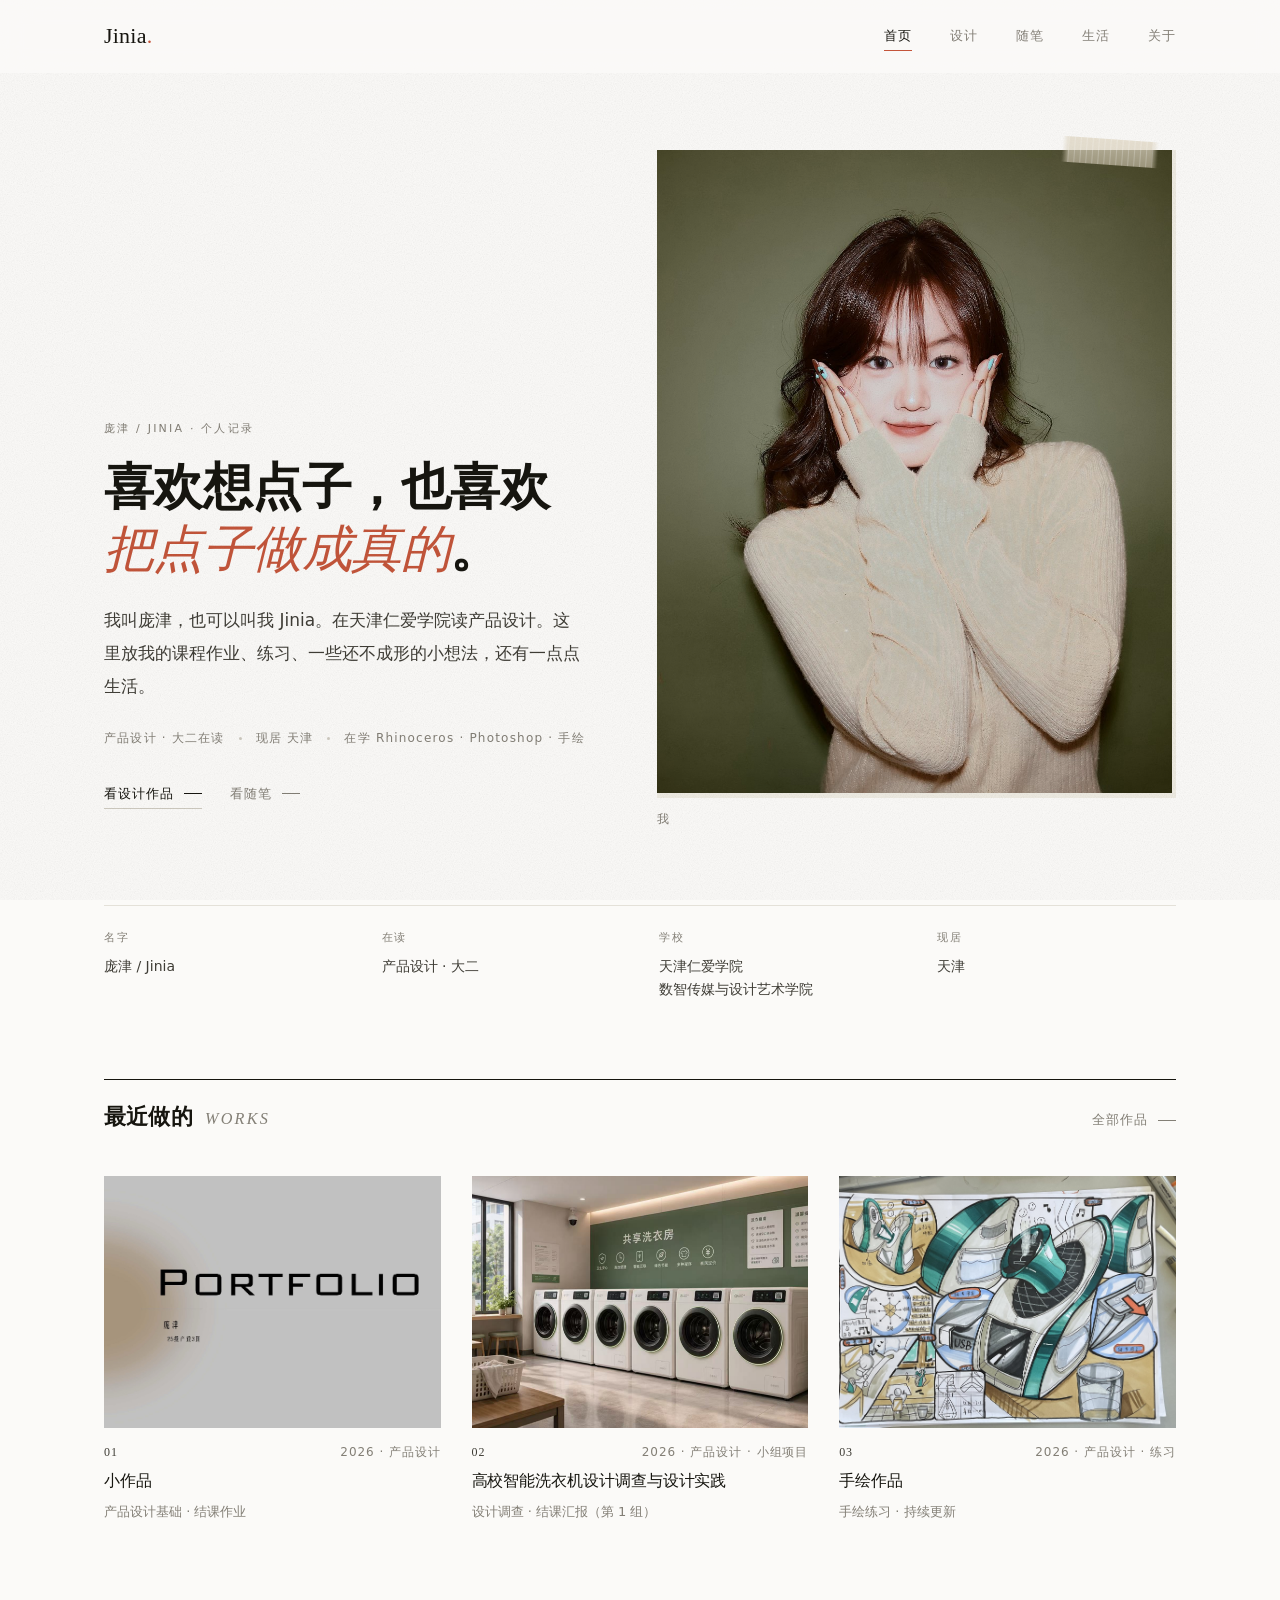
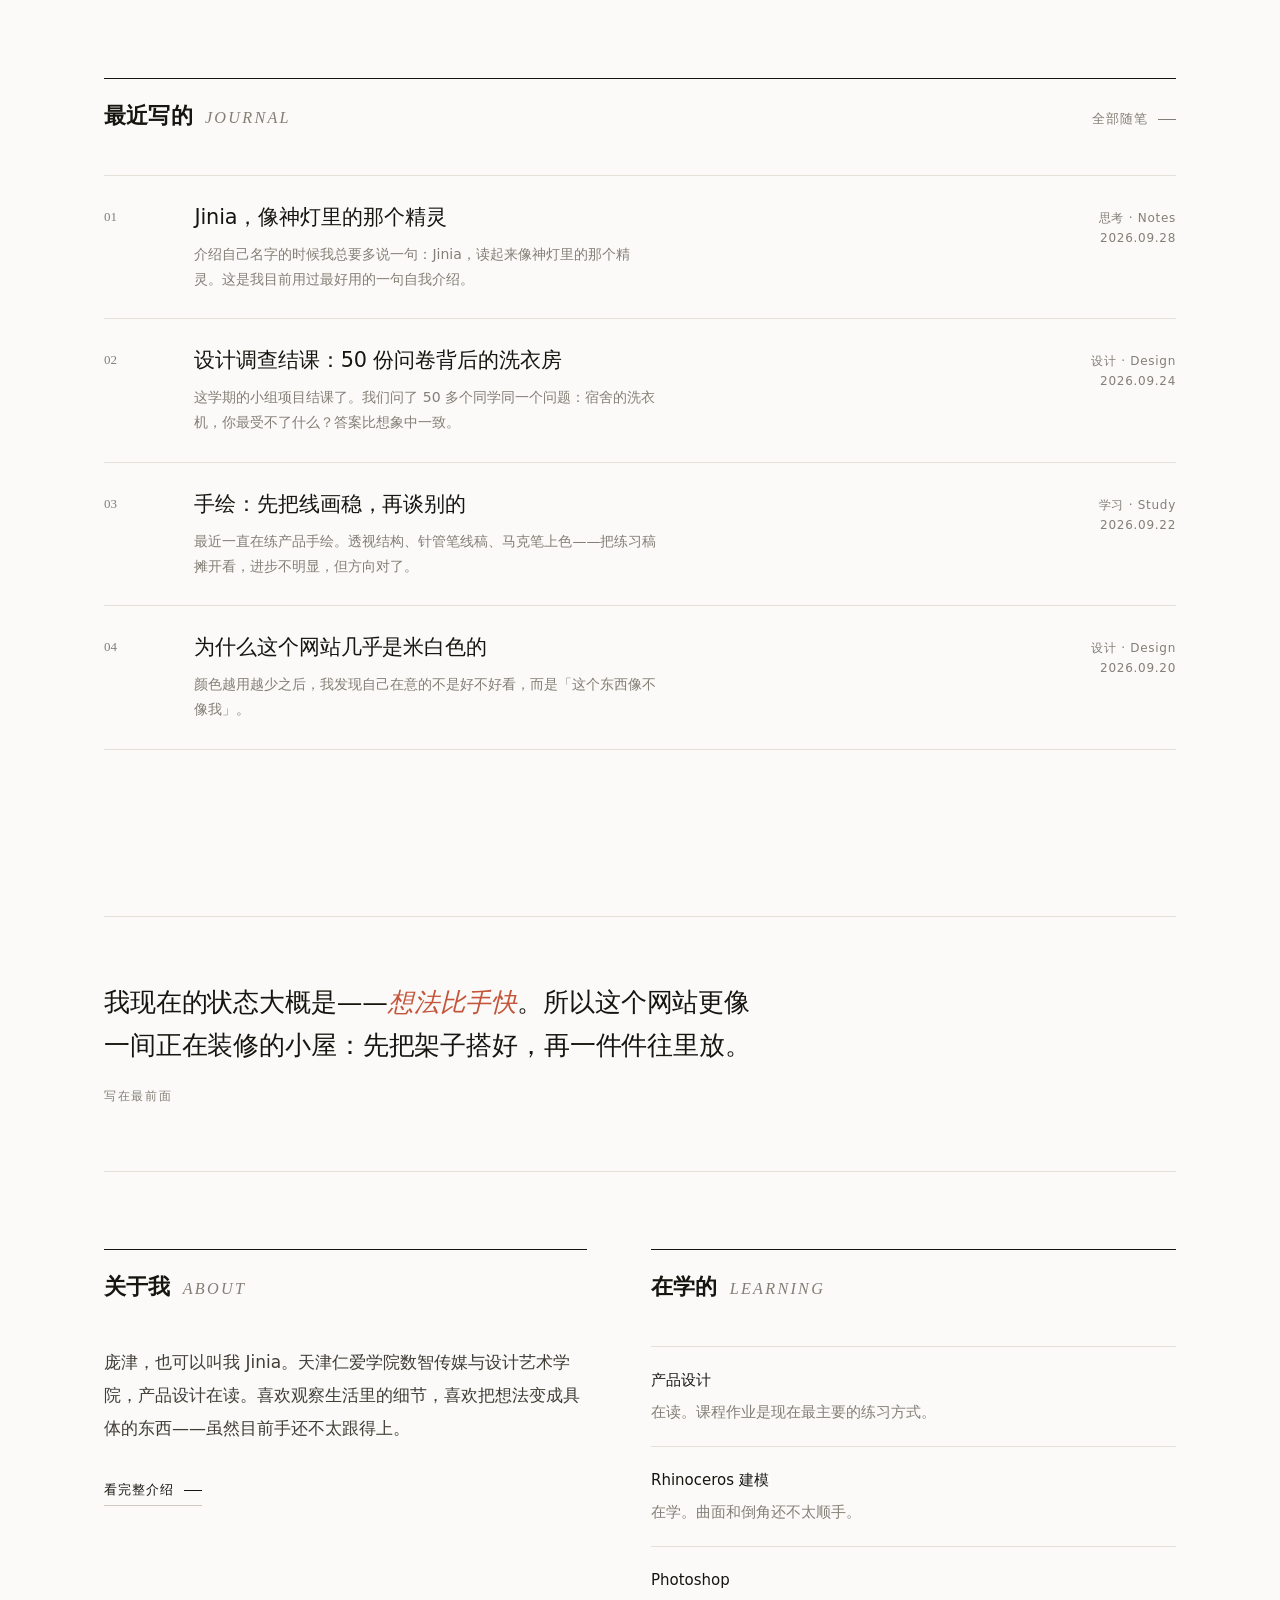
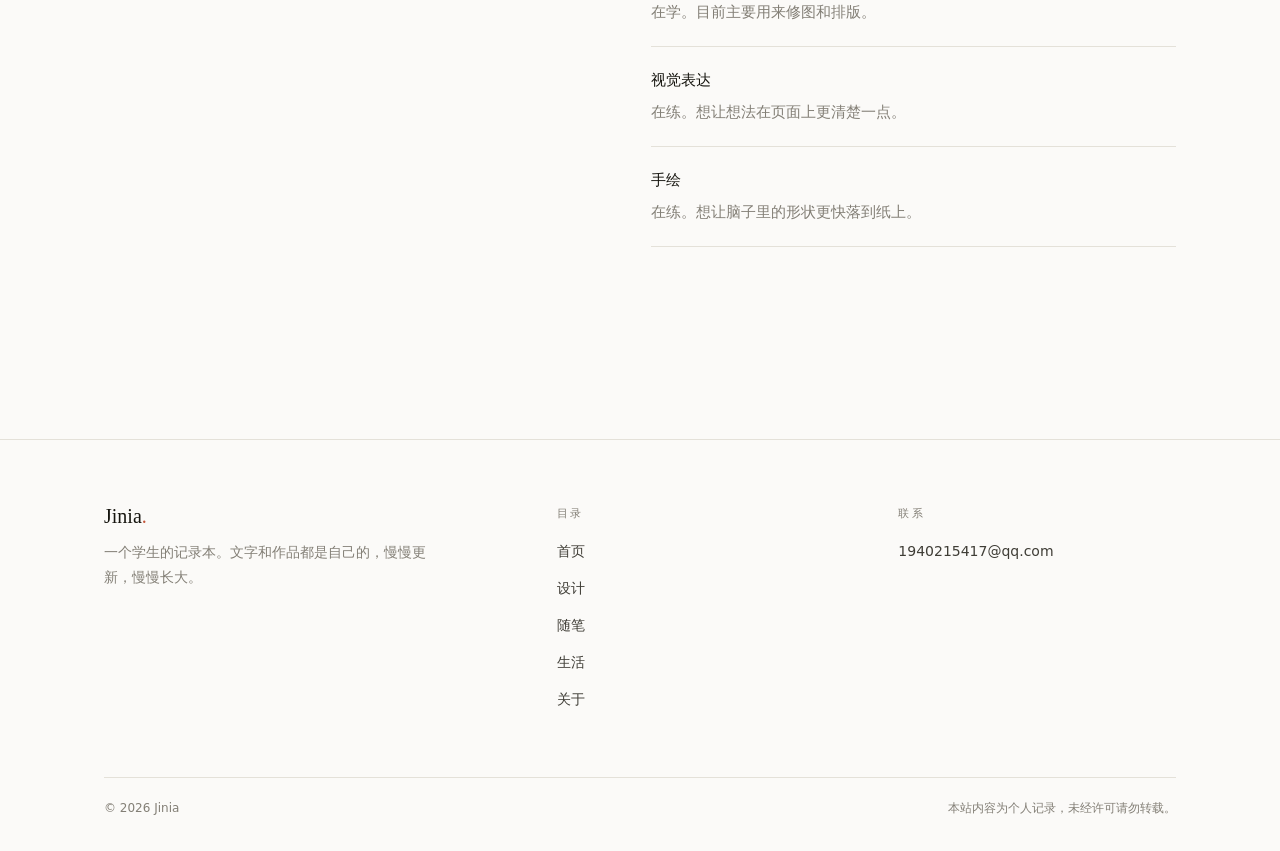
==== index.html @ 542b67f6 "初始化：个人网站（庞津 / Jinia）—— 7 个页面 + 样式 + 脚本 + 图片资源" ====
<!DOCTYPE html>
<html lang="zh-CN" data-page-node-id="LouAZuDtkgqoQ5qZwQfC4p" class=" js" data-dm-ref="1"><head data-page-node-id="gdAIFA1R2zYewXSlK6m81e">
<meta charset="utf-8" data-page-node-id="zJ3j3P0JXzUz7gg0mNCfn0">
<meta name="viewport" content="width=device-width, initial-scale=1" data-page-node-id="8aSb4yChpGciEx1YoZrdyk">
<title>Jinia · 庞津的记录本</title>
<meta name="description" content="庞津（Jinia）的个人网站。天津仁爱学院产品设计在读，记录课程作业、练习、想法和一点生活。" data-page-node-id="FRVJ58PwFDl6j7tgnLUDxE">
<link rel="icon" href="data:image/svg+xml,%3Csvg xmlns='http://www.w3.org/2000/svg' viewBox='0 0 32 32'%3E%3Crect width='32' height='32' fill='%23fbfaf8'/%3E%3Cpath d='M16 4 L27 19 H5 Z' fill='%2316150f'/%3E%3Crect x='14.5' y='17' width='3' height='11' fill='%2316150f'/%3E%3C/svg%3E" data-page-node-id="QDDittYnaYTDYkBfEsFGR6">
<link rel="stylesheet" href="assets/css/style.css" data-page-node-id="9D5bmvdMGkd5xDd8GBLt8H">
<script>document.documentElement.className += ' js';</script>
<style id="__dm_no_drag_style__">* { -webkit-user-drag: none !important; }</style><style id="__dm_bindable_badge_style__">[data-sp-bindable="database"]{outline:1px dashed #0088ff;outline-offset:2px;border-radius:4px;}[data-sp-bindable="database"] *{pointer-events:none !important;transition:none !important;animation:none !important;}[data-sp-bindable="database"]{transition:none !important;animation:none !important;}</style></head>
<body data-page-node-id="SD2qRSCKNZcvWLoViIvhD5" style="">

<a class="skip" href="#main" data-page-node-id="PDkCtofxJOBWKKKefCWOEL">跳到主要内容</a>
<svg xmlns="http://www.w3.org/2000/svg" aria-hidden="true" focusable="false" width="0" height="0" style="position:absolute;overflow:hidden"><symbol id="art-tree" viewBox="0 0 640 800" preserveAspectRatio="xMidYMid meet"><rect width="640" height="800" fill="#EFECE3"></rect><rect y="604" width="640" height="196" fill="#E7E3DA"></rect><rect y="712" width="640" height="88" fill="#E1DCD1"></rect><circle cx="320" cy="288" r="150" fill="#D3CCC0"></circle><circle cx="214" cy="342" r="102" fill="#DAD3C6"></circle><circle cx="430" cy="332" r="110" fill="#E4DFD4"></circle><circle cx="322" cy="206" r="92" fill="#F7F5F0"></circle><circle cx="374" cy="252" r="66" fill="#DAD3C6" opacity="0.65"></circle><path d="M304 610 C298 512 298 448 312 372 L332 372 C344 448 342 512 338 610 Z" fill="#1A1814"></path><path d="M316 512 C286 490 262 470 244 444" fill="none" stroke="#1A1814" stroke-width="5"></path><path d="M326 462 C356 442 382 424 400 402" fill="none" stroke="#1A1814" stroke-width="4"></path><ellipse cx="321" cy="612" rx="118" ry="10" fill="#1A1814" opacity="0.1"></ellipse><circle cx="470" cy="470" r="6" fill="#D3CCC0"></circle><circle cx="486" cy="530" r="4" fill="#DAD3C6"></circle><circle cx="176" cy="512" r="5" fill="#D3CCC0"></circle><rect x="446" y="228" width="22" height="22" fill="#C4553A"></rect><line x1="88" y1="604" x2="552" y2="604" stroke="#1A1814" stroke-width="0.75" opacity="0.3"></line></symbol><symbol id="art-portrait" viewBox="0 0 640 800" preserveAspectRatio="xMidYMid meet"><rect width="640" height="800" fill="#EFECE3"></rect><line x1="60" y1="424" x2="580" y2="424" stroke="#1A1814" stroke-width="0.5" opacity="0.22"></line><line x1="96" y1="120" x2="96" y2="680" stroke="#1A1814" stroke-width="0.5" opacity="0.22"></line><circle cx="320" cy="336" r="88" fill="#1A1814"></circle><path d="M172 660 C172 520 240 424 320 424 C400 424 468 520 468 660 Z" fill="#1A1814"></path><rect x="512" y="140" width="26" height="26" fill="#C4553A"></rect></symbol><symbol id="art-desk" viewBox="0 0 640 800" preserveAspectRatio="xMidYMid meet"><rect width="640" height="800" fill="#EFECE3"></rect><rect y="524" width="640" height="276" fill="#E7E3DA"></rect><line x1="0" y1="524" x2="640" y2="524" stroke="#1A1814" stroke-width="0.75" opacity="0.3"></line><ellipse cx="320" cy="534" rx="230" ry="10" fill="#1A1814" opacity="0.09"></ellipse><rect x="126" y="234" width="368" height="296" fill="#F7F5F0" stroke="#1A1814" stroke-width="0.5"></rect><rect x="126" y="234" width="26" height="296" fill="#DAD3C6"></rect><path d="M212 386 L306 356 L406 394 L312 428 Z" fill="none" stroke="#1A1814" stroke-width="0.75" opacity="0.5"></path><path d="M406 394 L406 452 L312 486 L312 428" fill="none" stroke="#1A1814" stroke-width="0.75" opacity="0.35"></path><circle cx="228" cy="470" r="34" fill="none" stroke="#1A1814" stroke-width="0.75" opacity="0.45"></circle><circle cx="382" cy="470" r="20" fill="#C4553A" opacity="0.85"></circle><g transform="rotate(-24 470 520)"><rect x="398" y="504" width="176" height="13" fill="#1A1814"></rect><path d="M398 504 L374 510.5 L398 517 Z" fill="#1A1814"></path><rect x="512" y="504" width="18" height="13" fill="#D3CCC0"></rect></g><rect x="92" y="556" width="86" height="98" fill="#F7F5F0" stroke="#1A1814" stroke-width="0.5"></rect><path d="M178 584 C206 584 206 620 178 620" fill="none" stroke="#1A1814" stroke-width="0.75" opacity="0.5"></path><rect x="92" y="602" width="86" height="52" fill="#DAD3C6" opacity="0.6"></rect><g transform="rotate(-7 520 268)"><rect x="452" y="252" width="136" height="30" fill="#D3CCC0" opacity="0.62"></rect></g><path d="M540 640 C566 606 604 604 610 640 C604 676 566 674 540 640 Z" fill="#C4553A" opacity="0.8"></path></symbol><symbol id="art-w1" viewBox="0 0 800 600" preserveAspectRatio="xMidYMid meet"><rect width="800" height="600" fill="#EFECE3"></rect><circle cx="400" cy="250" r="186" fill="none" stroke="#1A1814" stroke-width="0.75" opacity="0.22"></circle><path d="M262 250 A138 138 0 0 1 538 250 Z" fill="#C4553A"></path><rect x="250" y="250" width="300" height="14" fill="#1A1814"></rect><rect x="394" y="264" width="12" height="112" fill="#1A1814"></rect><ellipse cx="400" cy="392" rx="104" ry="20" fill="#DAD3C6"></ellipse></symbol><symbol id="art-w2" viewBox="0 0 800 600" preserveAspectRatio="xMidYMid meet"><rect width="800" height="600" fill="#EFECE3"></rect><line x1="120" y1="426" x2="680" y2="426" stroke="#1A1814" stroke-width="0.5" opacity="0.22"></line><rect x="150" y="196" width="500" height="18" fill="#1A1814"></rect><rect x="200" y="214" width="14" height="212" fill="#1A1814"></rect><rect x="586" y="214" width="14" height="212" fill="#C4553A"></rect><rect x="200" y="306" width="400" height="10" fill="#DAD3C6"></rect></symbol><symbol id="art-w3" viewBox="0 0 800 600" preserveAspectRatio="xMidYMid meet"><rect width="800" height="600" fill="#EFECE3"></rect><rect x="200" y="150" width="110" height="290" fill="#F7F5F0" stroke="#1A1814" stroke-width="0.5"></rect><rect x="340" y="150" width="110" height="290" fill="#C4553A"></rect><rect x="480" y="150" width="110" height="290" fill="#1A1814"></rect><rect x="340" y="220" width="110" height="40" fill="#F7F5F0" opacity="0.9"></rect><rect x="190" y="440" width="410" height="4" fill="#1A1814" opacity="0.85"></rect></symbol><symbol id="art-w4" viewBox="0 0 800 600" preserveAspectRatio="xMidYMid meet"><rect width="800" height="600" fill="#EFECE3"></rect><rect x="300" y="120" width="200" height="380" rx="24" fill="#F7F5F0" stroke="#1A1814" stroke-width="0.5"></rect><rect x="378" y="134" width="44" height="6" rx="3" fill="#1A1814" opacity="0.28"></rect><rect x="322" y="172" width="156" height="84" rx="6" fill="#DAD3C6"></rect><rect x="322" y="272" width="72" height="72" rx="6" fill="#C4553A"></rect><rect x="406" y="272" width="72" height="72" rx="6" fill="#DAD3C6"></rect><rect x="322" y="364" width="156" height="10" rx="5" fill="#C9C4B8"></rect><rect x="322" y="386" width="104" height="10" rx="5" fill="#C9C4B8"></rect><rect x="322" y="428" width="156" height="34" rx="6" fill="#1A1814"></rect></symbol><symbol id="art-w5" viewBox="0 0 800 600" preserveAspectRatio="xMidYMid meet"><rect width="800" height="600" fill="#EFECE3"></rect><g transform="rotate(0 400 300)"><rect x="290" y="190" width="220" height="220" fill="none" stroke="#1A1814" stroke-width="0.75" opacity="0.3"></rect></g><g transform="rotate(10 400 300)"><rect x="290" y="190" width="220" height="220" fill="none" stroke="#1A1814" stroke-width="0.75" opacity="0.3"></rect></g><g transform="rotate(20 400 300)"><rect x="290" y="190" width="220" height="220" fill="none" stroke="#1A1814" stroke-width="0.75" opacity="0.3"></rect></g><g transform="rotate(30 400 300)"><rect x="290" y="190" width="220" height="220" fill="none" stroke="#1A1814" stroke-width="0.75" opacity="0.3"></rect></g><g transform="rotate(40 400 300)"><rect x="290" y="190" width="220" height="220" fill="none" stroke="#1A1814" stroke-width="0.75" opacity="0.3"></rect></g><g transform="rotate(50 400 300)"><rect x="290" y="190" width="220" height="220" fill="none" stroke="#1A1814" stroke-width="0.75" opacity="0.3"></rect></g><g transform="rotate(60 400 300)"><rect x="290" y="190" width="220" height="220" fill="none" stroke="#1A1814" stroke-width="0.75" opacity="0.3"></rect></g><g transform="rotate(70 400 300)"><rect x="290" y="190" width="220" height="220" fill="none" stroke="#1A1814" stroke-width="0.75" opacity="0.3"></rect></g><g transform="rotate(80 400 300)"><rect x="290" y="190" width="220" height="220" fill="none" stroke="#1A1814" stroke-width="0.75" opacity="0.3"></rect></g><rect x="350" y="250" width="100" height="100" fill="#C4553A"></rect></symbol><symbol id="art-w6" viewBox="0 0 800 600" preserveAspectRatio="xMidYMid meet"><rect width="800" height="600" fill="#EFECE3"></rect><line x1="150" y1="520" x2="650" y2="520" stroke="#1A1814" stroke-width="0.5" opacity="0.22"></line><circle cx="250" cy="430" r="72" fill="none" stroke="#1A1814" stroke-width="0.75" opacity="0.4"></circle><rect x="230" y="160" width="170" height="170" fill="#1A1814" opacity="0.08"></rect><rect x="310" y="230" width="170" height="170" fill="#C4553A" opacity="0.34"></rect><rect x="390" y="300" width="170" height="170" fill="#1A1814" opacity="0.14"></rect></symbol><symbol id="art-p1" viewBox="0 0 800 600" preserveAspectRatio="xMidYMid meet"><rect width="800" height="600" fill="#EFECE3"></rect><rect y="300" width="800" height="300" fill="#CFD6D4"></rect><line x1="0" y1="300" x2="800" y2="300" stroke="#1A1814" stroke-width="0.75" opacity="0.35"></line><circle cx="546" cy="212" r="62" fill="#C4553A" opacity="0.9"></circle><line x1="120" y1="352" x2="360" y2="352" stroke="#F7F5F0" stroke-width="1.5" opacity="0.8"></line><line x1="420" y1="396" x2="700" y2="396" stroke="#F7F5F0" stroke-width="1.5" opacity="0.7"></line><line x1="80" y1="452" x2="290" y2="452" stroke="#F7F5F0" stroke-width="1.5" opacity="0.6"></line><line x1="500" y1="486" x2="740" y2="486" stroke="#F7F5F0" stroke-width="1.5" opacity="0.5"></line></symbol><symbol id="art-p2" viewBox="0 0 800 600" preserveAspectRatio="xMidYMid meet"><rect width="800" height="600" fill="#EFECE3"></rect><path d="M90 470 L300 190 L510 470 Z" fill="#D3CCC0"></path><path d="M330 470 L520 240 L710 470 Z" fill="#C4553A" opacity="0.72"></path><rect y="470" width="800" height="130" fill="#E4DFD4"></rect><line x1="0" y1="470" x2="800" y2="470" stroke="#1A1814" stroke-width="0.75" opacity="0.3"></line></symbol><symbol id="art-p3" viewBox="0 0 800 600" preserveAspectRatio="xMidYMid meet"><rect width="800" height="600" fill="#EFECE3"></rect><rect x="120" y="300" width="78" height="220" fill="#DAD3C6"></rect><rect x="212" y="228" width="92" height="292" fill="#1A1814" opacity="0.82"></rect><rect x="318" y="336" width="70" height="184" fill="#DAD3C6"></rect><rect x="402" y="266" width="96" height="254" fill="#C4553A" opacity="0.82"></rect><rect x="512" y="352" width="80" height="168" fill="#1A1814" opacity="0.72"></rect><rect x="606" y="308" width="74" height="212" fill="#D3CCC0"></rect><line x1="60" y1="520" x2="740" y2="520" stroke="#1A1814" stroke-width="0.75" opacity="0.35"></line></symbol><symbol id="art-p4" viewBox="0 0 800 600" preserveAspectRatio="xMidYMid meet"><rect width="800" height="600" fill="#EFECE3"></rect><path d="M420 120 L740 120 L620 470 L300 470 Z" fill="#F3EEE4"></path><rect y="470" width="800" height="130" fill="#DAD3C6"></rect><rect x="200" y="120" width="400" height="350" fill="none" stroke="#1A1814" stroke-width="0.75" opacity="0.45"></rect><line x1="400" y1="120" x2="400" y2="470" stroke="#1A1814" stroke-width="0.5" opacity="0.32"></line><line x1="200" y1="295" x2="600" y2="295" stroke="#1A1814" stroke-width="0.5" opacity="0.32"></line></symbol><symbol id="art-p5" viewBox="0 0 800 600" preserveAspectRatio="xMidYMid meet"><rect width="800" height="600" fill="#EFECE3"></rect><line x1="60" y1="524" x2="740" y2="524" stroke="#1A1814" stroke-width="0.5" opacity="0.22"></line><ellipse cx="230" cy="420" rx="180" ry="76" fill="#F7F5F0"></ellipse><ellipse cx="400" cy="368" rx="210" ry="86" fill="#E4DFD4"></ellipse><ellipse cx="560" cy="428" rx="160" ry="68" fill="#C4553A" opacity="0.22"></ellipse></symbol><symbol id="art-p6" viewBox="0 0 800 600" preserveAspectRatio="xMidYMid meet"><rect width="800" height="600" fill="#EFECE3"></rect><line x1="0" y1="236" x2="800" y2="236" stroke="#1A1814" stroke-width="0.5" opacity="0.22"></line><path d="M0 600 L340 236 L460 236 L800 600 Z" fill="#DAD3C6"></path><line x1="0" y1="0" x2="340" y2="236" stroke="#1A1814" stroke-width="0.5" opacity="0.28"></line><line x1="800" y1="0" x2="460" y2="236" stroke="#1A1814" stroke-width="0.5" opacity="0.28"></line><g fill="#F7F5F0"><rect x="350" y="560" width="100" height="10"></rect><rect x="365" y="470" width="70" height="8"></rect><rect x="376" y="400" width="48" height="7"></rect><rect x="384" y="348" width="32" height="6"></rect><rect x="389" y="306" width="22" height="5"></rect></g></symbol><symbol id="art-p7" viewBox="0 0 800 600" preserveAspectRatio="xMidYMid meet"><rect width="800" height="600" fill="#EFECE3"></rect><rect y="470" width="800" height="130" fill="#E7E3DA"></rect><line x1="0" y1="470" x2="800" y2="470" stroke="#1A1814" stroke-width="0.75" opacity="0.3"></line><ellipse cx="400" cy="474" rx="86" ry="14" fill="#1A1814" opacity="0.12"></ellipse><path d="M388 470 L392 330 L408 330 L412 470 Z" fill="#1A1814"></path><circle cx="400" cy="248" r="118" fill="#D3CCC0"></circle><circle cx="316" cy="308" r="86" fill="#DAD3C6"></circle><circle cx="486" cy="300" r="78" fill="#E4DFD4"></circle></symbol><symbol id="art-p8" viewBox="0 0 800 600" preserveAspectRatio="xMidYMid meet"><rect width="800" height="600" fill="#EFECE3"></rect><line x1="140" y1="510" x2="660" y2="510" stroke="#1A1814" stroke-width="0.5" opacity="0.22"></line><circle cx="290" cy="270" r="96" fill="#F7F5F0" stroke="#1A1814" stroke-width="0.5"></circle><circle cx="290" cy="270" r="64" fill="#DAD3C6"></circle><rect x="430" y="216" width="200" height="150" fill="#1A1814" opacity="0.86" transform="rotate(-8 530 291)"></rect><circle cx="470" cy="428" r="42" fill="#C4553A"></circle></symbol></svg><script src="assets/js/art.js"></script>

<header class="hdr" id="hdr" data-page-node-id="D2PBL5xPtxndt6VC192COJ" data-scrolled="true">
  <div class="wrap hdr__in" data-page-node-id="SFxnne2FUOyQnuTlxkoZ6O">
    <a class="brand" href="index.html" data-page-node-id="BCvUUiReQdxdM6i2nXuhnI"><span data-site="name" data-page-node-id="61ImfmBwHAPgnX8TD7TjDS">Jinia</span><span class="brand__dot" data-page-node-id="i62DLlkGQ7jU9wHAiGAs2I">.</span></a>
    <nav class="nav" aria-label="主导航" data-page-node-id="ZAWchswtOjtFGVKFKs8VfH">
      <a href="index.html" data-page-node-id="b3NtlO1bjwe6mQi8gyHpEG">首页</a>
      <a href="design.html" data-page-node-id="J7oGiEkonFkCvC6GpEqHHW">设计</a>
      <a href="blog.html" data-page-node-id="9J6sNprkn79rLFNNMcv7dZ">随笔</a>
      <a href="life.html" data-page-node-id="yHDoqpHf2wPpdxcwSEW1q9">生活</a>
      <a href="about.html" data-page-node-id="G9ktML6WIUkczD5gjgPW2f">关于</a>
    </nav>
    <button class="burger" id="burger" type="button" aria-label="打开菜单" aria-expanded="false" aria-controls="menu" data-page-node-id="GT5YdhhCUfoaGwaRLrAcBD"><i data-page-node-id="sK9apMw1tpqGFwPbxmUnFj"></i></button>
  </div>
</header>

<div class="menu" id="menu" data-open="false" role="dialog" aria-modal="true" aria-label="导航" data-page-node-id="qSme1SMZfkRBW6N0vFMjl4">
  <nav class="menu__nav" data-page-node-id="sPL9gjK81FFhbCIRvdQbPI">
    <a href="index.html" data-page-node-id="wRtOq5TPCzYhYobxZQPlMI">首页<span data-page-node-id="7UIcZjkw4UPQXJWYzzF2Me">Home</span></a>
    <a href="design.html" data-page-node-id="rUpqXE93ZUTiBilL5yTdAG">设计<span data-page-node-id="P4Ras7yCZElfFSFBWyspyB">Design</span></a>
    <a href="blog.html" data-page-node-id="cW5Ax9fC3ku5D9SQtgeprs">随笔<span data-page-node-id="d6bE0UhjRzxcBKFUC3bqiJ">Journal</span></a>
    <a href="life.html" data-page-node-id="w4794dbdMDTd88M2c1Rlck">生活<span data-page-node-id="FGNvAcOwbvhHAOSshnBH2O">Life</span></a>
    <a href="about.html" data-page-node-id="GHJKrPvmCgZnfXDE313FZ1">关于<span data-page-node-id="N4gG0matYzaq28Bl8k217o">About</span></a>
  </nav>
  <div class="menu__foot" data-page-node-id="H7qRp6Fl3zswhsmVqvuVE3">
    <a data-mail href="#" data-page-node-id="7j5CDd68i8yoygDMecxvW3">1940215417@qq.com</a>
  </div>
</div>

<main id="main" data-page-node-id="79yPNTpy7eaTDBEe4jRY8p">

  <section class="wrap hero" data-page-node-id="LmbGGuhD16ZfSsyogmwJZ2">
    <div class="hero__text" data-page-node-id="wDb83gMEa4frDY89uofEUv">
      <p class="eyebrow" data-page-node-id="wVCnXUKVkkGAyaz3t5o74u">庞津 / Jinia · 个人记录</p>
      <h1 class="hero__title" data-hero-title="" data-page-node-id="CtKv8IkMO1WDSFnODuRaVV">喜欢想点子，也喜欢<em>把点子做成真的</em>。</h1>
      <p class="lead hero__intro" data-site="heroIntro" data-page-node-id="XEHQtQGZDpxHjAQt9vaeKi">我叫庞津，也可以叫我 Jinia。在天津仁爱学院读产品设计。这里放我的课程作业、练习、一些还不成形的小想法，还有一点点生活。</p>
      <div class="hero__meta" id="heroMeta" data-page-node-id="4j1NEABhdDzjxywsAe8b8m"><span>产品设计 · 在读</span><i></i><span>现居 天津</span><i></i><span>在学 Rhinoceros · Photoshop · 手绘</span></div>
      <div class="hero__acts" data-page-node-id="PrKKkc1GEr1lKTiRaAGW1D">
        <a class="tlink" href="design.html" data-page-node-id="5QkhP5MZbYyjCDJkgV9Yd0">看设计作品</a>
        <a class="tlink tlink--quiet" href="blog.html" data-page-node-id="tGoP0qlP5gfe2BsldRTeu7">看随笔</a>
      </div>
    </div>
    <figure class="hero__fig" data-page-node-id="cA037p4NHGVXEHop0mfNaO">
      <span class="tape tape--tr" aria-hidden="true" data-page-node-id="ViPzxVAyAFA8cBlbSAFB3G"></span>
      <div class="frame frame--45" data-page-node-id="obieR4v84tNxaTYUKkDnFD">
        <img src="assets/img/me.jpg" alt="庞津的照片" data-page-node-id="awgC5EWhzZGD6WzUzv2Eiz" style="width: 515px; height: 643px;">
      </div>
      <figcaption class="cap" data-page-node-id="DThXOWqoOJAeI2vRAk9cwW"><b data-page-node-id="ZJasuzb2BEpQYBe7rB8y9k">我</b></figcaption>
    </figure>
  </section>

  <div class="wrap" data-page-node-id="7O9t4MOcCMyVa1fWzu9zcK">

    <div class="facts" id="homeFacts" data-page-node-id="HsT3iEbhiaC5Bz0QnLPk9o"><div class="fact"><span class="fact__k">名字</span><span class="fact__v">庞津 / Jinia</span></div><div class="fact"><span class="fact__k">在读</span><span class="fact__v">产品设计</span></div><div class="fact"><span class="fact__k">学校</span><span class="fact__v">天津仁爱学院<br>数智传媒与设计艺术学院</span></div><div class="fact"><span class="fact__k">现居</span><span class="fact__v">天津</span></div></div>

    <section class="sec" data-page-node-id="yMP8G0LYJc6zih3tcNjsG6">
      <div class="sec__head" data-page-node-id="dvuFfCdAf46rpSUhrpdJci">
        <h2 class="sec__title" data-page-node-id="lJ3xTbnFeoQ5fIM2sLybCI">最近做的<span data-page-node-id="Da5VWgbwXW6Ec1yb0fZc17">Works</span></h2>
        <a class="tlink tlink--quiet" href="design.html" data-page-node-id="rmBCBHayFsNY3gUhmHLbC6">全部作品</a>
      </div>
      <div class="wgrid" id="homeWorks" data-reveal="" data-page-node-id="2gIBtNscTbcHAiOI0BlTuK"><a class="wcard" href="project.html?id=small-work"><div class="frame frame--43"><img src="assets/img/work-small.jpg" alt="小作品" loading="lazy"></div><div class="wcard__idx"><b>01</b><span>2026 · 产品设计</span></div><h3 class="wcard__t">小作品</h3><p class="wcard__d">产品设计基础 · 课程作业</p></a><a class="wcard" href="project.html?id=laundry-design"><div class="frame frame--43"><img src="assets/img/work-laundry.png" alt="高校智能洗衣机设计调查与设计实践" loading="lazy"></div><div class="wcard__idx"><b>02</b><span>2026 · 产品设计</span></div><h3 class="wcard__t">高校智能洗衣机设计调查与设计实践</h3><p class="wcard__d">设计调查 · 结课汇报</p></a><a class="wcard" href="project.html?id=sketches"><div class="frame frame--43"><img src="assets/img/work-sketch.jpg" alt="手绘作品" loading="lazy"></div><div class="wcard__idx"><b>03</b><span>2026 · 产品设计</span></div><h3 class="wcard__t">手绘作品</h3><p class="wcard__d">手绘练习</p></a></div>
    </section>

    <section class="sec" data-page-node-id="lf0R6yLIMpHH5bHbuD3X1j">
      <div class="sec__head" data-page-node-id="7j80q60bwhfSDkT6SfXylM">
        <h2 class="sec__title" data-page-node-id="OrcopMDbcuF3lom9meoIob">最近写的<span data-page-node-id="tMnKa9GzMANw1Ec4kyXfK6">Journal</span></h2>
        <a class="tlink tlink--quiet" href="blog.html" data-page-node-id="QT6BSz0AFAzHiuqvtngbyS">全部随笔</a>
      </div>
      <div class="plist" id="homePosts" data-reveal="" data-page-node-id="eHTeBAmSNfIo5DGs1qi1q7"><a class="pitem" href="post.html?id=name-jinia"><span class="pitem__n">01</span><span><span class="pitem__t">Jinia，像神灯里的那个精灵</span><span class="pitem__e">介绍自己名字的时候我总要多说一句：Jinia，读起来像神灯里的那个精灵。这是我目前用过最好用的一句自我介绍。</span></span><span class="pitem__m">思考 · Notes<br>2026.09.28</span></a><a class="pitem" href="post.html?id=why-off-white"><span class="pitem__n">02</span><span><span class="pitem__t">为什么这个网站几乎是米白色的</span><span class="pitem__e">颜色越用越少之后，我发现自己在意的不是好不好看，而是「这个东西像不像我」。</span></span><span class="pitem__m">设计 · Design<br>2026.09.20</span></a><a class="pitem" href="post.html?id=what-i-will-write"><span class="pitem__n">03</span><span><span class="pitem__t">这里打算写些什么</span><span class="pitem__e">先把分工写清楚，免得自己以后乱写：设计、学习、灵感、思考为主，生活只留一点点。</span></span><span class="pitem__m">思考 · Notes<br>2026.09.14</span></a><a class="pitem pitem--draft" href="post.html?id=small-work-process"><span class="pitem__n">04</span><span><span class="pitem__t">「小作品」：一次完整的产品设计基础作业<span class="pitem__flag"><span class="todo">待补充</span></span></span><span class="pitem__e">打算把这个作业从第一张草图到最后的样子完整写一遍：怎么选题、卡在哪、改了第几版。</span></span><span class="pitem__m">设计 · Design<br>2026.09.08</span></a></div>
    </section>

    <figure class="band" data-reveal="" data-page-node-id="Yr29OHc2ZmyZx0D03zDybg">
      <blockquote data-page-node-id="Gq3hyZr409AcqZOZBKuYqN">我现在的状态大概是——<i data-page-node-id="YTWGDqFHHiuCxpdk7GaPSk">想法比手快</i>。所以这个网站更像一间正在装修的小屋：先把架子搭好，再一件件往里放。</blockquote>
      <figcaption data-page-node-id="ODc1BF6SHrqX7dK9tvysQv">写在最前面</figcaption>
    </figure>

    <section class="sec two" data-page-node-id="MQaQ5pJFT2jeHBI3FdOZhn">
      <div data-page-node-id="r5GXo11HjLS89uulXGY712">
        <div class="sec__head" data-page-node-id="D9yZHxMt5JPpvbW0VBXWxF">
          <h2 class="sec__title" data-page-node-id="g4MIIwl2YAOk1MBbGH12DX">关于我<span data-page-node-id="vifdiBpmZf1zyd1OQadH52">About</span></h2>
        </div>
        <div class="stack" data-page-node-id="DmwjpHmAMXy3Be0yw6Wb0i">
          <p class="lead" data-page-node-id="E8yJAAYntbE8BraGB6xoHC">庞津，也可以叫我 Jinia。天津仁爱学院数智传媒与设计艺术学院，产品设计在读。喜欢观察生活里的细节，喜欢把想法变成具体的东西——虽然目前手还不太跟得上。</p>
          <p data-page-node-id="IDDRxTV3OFClBrGT2Dcw9t"><a class="tlink" href="about.html" data-page-node-id="EYf7eeHqFtFogbq7AZ09vX">看完整介绍</a></p>
        </div>
      </div>
      <div data-page-node-id="pLRsEMmGA2z6pI7yIM7b4g">
        <div class="sec__head" data-page-node-id="JKvResMPpyeuxMRKzNHDlG">
          <h2 class="sec__title" data-page-node-id="7RDkIqWPQQDOSZ5A590HLz">在学的<span data-page-node-id="WLkSoiqIkhcIZuREVgpJ3P">Learning</span></h2>
        </div>
        <ul class="notes" id="homeLearn" data-page-node-id="fb5UtlBIu6dL4i7RXJg7u5"><li><strong>产品设计</strong><span>在读。课程作业是现在最主要的练习方式。</span></li><li><strong>Rhinoceros 建模</strong><span>在学。曲面和倒角还不太顺手。</span></li><li><strong>Photoshop</strong><span>在学。目前主要用来修图和排版。</span></li><li><strong>视觉表达</strong><span>在练。想让想法在页面上更清楚一点。</span></li><li><strong>手绘</strong><span>在练。想让脑子里的形状更快落到纸上。</span></li></ul>
      </div>
    </section>

  </div>
</main>

<footer class="ftr" data-page-node-id="RXXaIFXxfbca0DY6DjVqHr">
  <div class="wrap" data-page-node-id="hz4jApLXUtc9JXHX7UWdSk">
    <div class="ftr__top" data-page-node-id="4yjRz85c3B3FWmCDempU7H">
      <div data-page-node-id="UWQaPlHrxFsPcyodmKYDO8">
        <p class="ftr__name" data-page-node-id="hkPoFIcLSIkkO3MDVkFpYe"><span data-site="name" data-page-node-id="IVNQeuxyiNDoV3yVKCxwhb">Jinia</span><em data-page-node-id="dblmhnBruTbZNcyFjcDWGL">.</em></p>
        <p class="ftr__line" data-site="footerLine" data-page-node-id="CBOSCFebyaCUfjNvAC7V54">一个学生的记录本。文字和作品都是自己的，慢慢更新，慢慢长大。</p>
      </div>
      <div class="ftr__nav" data-page-node-id="a0odDiWk4GkSXx0LGDu2BN">
        <p class="ftr__h" data-page-node-id="UYrR8n0mohxqmgX2LkH1wH">目录</p>
        <ul data-page-node-id="ak2j8OVfswvd7Mk5Rt1phY">
          <li data-page-node-id="NJqKPHW1j8UQQmCGyAsnES"><a href="index.html" data-page-node-id="Vs4NWAmgCoC2XIivlWpkY3">首页</a></li>
          <li data-page-node-id="HTUftXlkc7qSrGxjW0i5h7"><a href="design.html" data-page-node-id="73wm3I9X4TDqKR1qnlq9Nm">设计</a></li>
          <li data-page-node-id="UtrmyRqcEHmyjRjBucAf55"><a href="blog.html" data-page-node-id="U5USL3xlgvn8WACrnIy7j9">随笔</a></li>
          <li data-page-node-id="mCXyq6yxzz8yq3pvIpuBc6"><a href="life.html" data-page-node-id="zU97Gt5oRZRhVHUQAsCzR0">生活</a></li>
          <li data-page-node-id="aNEumrqOqYKnvZ8U7lalr9"><a href="about.html" data-page-node-id="LzFMzqUTlCCG9fQ8NsJtXB">关于</a></li>
        </ul>
      </div>
      <div class="ftr__contact" data-page-node-id="51JnDjr4Y658eD2mHb5QuH">
        <p class="ftr__h" data-page-node-id="CjDJ8bDcqpxDfko5TsqFhC">联系</p>
        <a data-mail href="#" data-page-node-id="1mUTaCefEFQJwcZbKWtbeM">1940215417@qq.com</a>
      </div>
    </div>
    <div class="ftr__bottom" data-page-node-id="wPve1VAAKGLTivnmbhZR6Z">
      <span data-page-node-id="VAF7nGfaLmnH2DqDwEIOJg">© <span data-year="" data-page-node-id="x7SEP7aJn9tHNewsfGFAAO">2026</span> <span data-site="name" data-page-node-id="UyRsIEm2fJhMH0GERU7rkl">Jinia</span></span>
      <span data-site="copyright" data-page-node-id="Av7KqbnHtt983CTOnxqA1V">本站内容为个人记录，未经许可请勿转载。</span>
    </div>
  </div>
</footer>

<div class="lb" id="lightbox" data-open="false" role="dialog" aria-modal="true" aria-label="图片查看" data-page-node-id="10Y7QPoGws3ff5c0g0YLQU">
  <button class="lb__x" id="lbClose" type="button" aria-label="关闭" data-page-node-id="epT3v5xDmDJ8wrjzXMQ9Ot">×</button>
  <div class="lb__stage" id="lbStage" data-page-node-id="4c3Tjq6TFnwFsWrezfiuDN"></div>
  <p class="lb__cap" id="lbCap" data-page-node-id="BotFyISZaEcEOpsg2LKot1"></p>
</div>

<script src="assets/js/site.js"></script>
<script src="assets/js/main.js"></script>



</body></html>
---- assets/css/style.css ----
/* ============================================================
   Personal site — minimal editorial
   01 tokens / 02 base / 03 layout / 04 header / 05 footer
   06 hero / 07 sections / 08 lists & cards / 09 article
   10 pages (life / design / about) / 11 overlays / 12 motion
   ============================================================ */

/* ---------- 01 tokens ---------- */
:root {
  --paper: #fbfaf8;
  --paper-2: #f3f1ec;
  --paper-3: #e9e6df;
  --ink: #16150f;
  --ink-2: #3f3d36;
  --muted: #837f76;
  --line: #e4e1d9;
  --line-2: #cecac0;
  --accent: #c4553a;

  --sans: system-ui, -apple-system, "PingFang SC", "Hiragino Sans GB",
    "Microsoft YaHei", "Noto Sans SC", "Segoe UI", Roboto, sans-serif;
  --serif: "Iowan Old Style", "Palatino Linotype", Palatino, Georgia,
    "Songti SC", "Source Han Serif SC", "Times New Roman", serif;
  /* 手写感的字：优先系统里的楷体 / 行楷，不加载外部字体 */
  --hand: "Xingkai SC", "STXingkai", "华文行楷", "Kaiti SC", "STKaiti",
    "KaiTi", "楷体", "AR PL UKai CN", cursive;

  --tape: rgba(214, 204, 182, 0.62);
  --warm: #8a6a4f;

  --wrap: 1200px;
  --pad: clamp(20px, 5vw, 64px);
  --hdr-h: 72px;

  --ease: cubic-bezier(0.22, 0.61, 0.36, 1);
}

/* ---------- 02 base ---------- */
*,
*::before,
*::after { box-sizing: border-box; }

html {
  -webkit-text-size-adjust: 100%;
  scroll-behavior: smooth;
}

body {
  margin: 0;
  background: var(--paper);
  color: var(--ink);
  font-family: var(--sans);
  font-size: 16px;
  line-height: 1.75;
  -webkit-font-smoothing: antialiased;
  text-rendering: optimizeLegibility;
}

h1, h2, h3, h4, p, figure, blockquote, dl, dd { margin: 0; }
ul, ol { margin: 0; padding: 0; list-style: none; }
img, svg { display: block; max-width: 100%; }

a { color: inherit; text-decoration: none; }

button {
  font: inherit;
  color: inherit;
  background: none;
  border: 0;
  padding: 0;
  cursor: pointer;
}

/* 纸张颗粒：铺在最上面一层，纯装饰，不挡点击 */
body::after {
  content: "";
  position: fixed;
  inset: 0;
  z-index: 1;
  pointer-events: none;
  opacity: 0.42;
  mix-blend-mode: multiply;
  background-image: url("data:image/svg+xml,%3Csvg xmlns='http://www.w3.org/2000/svg' width='180' height='180'%3E%3Cfilter id='g'%3E%3CfeTurbulence type='fractalNoise' baseFrequency='0.9' numOctaves='3' stitchTiles='stitch'/%3E%3CfeColorMatrix type='saturate' values='0'/%3E%3C/filter%3E%3Crect width='180' height='180' filter='url(%23g)' opacity='0.38'/%3E%3C/svg%3E");
}

::selection { background: var(--accent); color: #fff; }

:focus-visible {
  outline: 2px solid var(--accent);
  outline-offset: 3px;
}

.sr-only {
  position: absolute;
  width: 1px; height: 1px;
  padding: 0; margin: -1px;
  overflow: hidden;
  clip: rect(0 0 0 0);
  white-space: nowrap;
  border: 0;
}

.skip {
  position: absolute;
  left: 16px; top: -60px;
  z-index: 100;
  background: var(--ink);
  color: var(--paper);
  padding: 10px 16px;
  font-size: 0.8125rem;
  transition: top 0.2s var(--ease);
}
.skip:focus { top: 12px; }

/* ---------- 03 layout ---------- */
.wrap {
  width: 100%;
  max-width: var(--wrap);
  margin-inline: auto;
  padding-inline: var(--pad);
}

.eyebrow {
  font-size: 0.6875rem;
  line-height: 1.4;
  letter-spacing: 0.2em;
  text-transform: uppercase;
  color: var(--muted);
}

.rule {
  height: 1px;
  background: var(--line);
  border: 0;
  margin: 0;
}

.lead {
  font-size: 1.0625rem;
  line-height: 1.95;
  color: var(--ink-2);
  max-width: 34em;
  text-wrap: pretty;
}

/* text link with arrow */
.tlink {
  display: inline-flex;
  align-items: center;
  gap: 10px;
  font-size: 0.8125rem;
  letter-spacing: 0.08em;
  color: var(--ink);
  padding-bottom: 3px;
  border-bottom: 1px solid var(--line-2);
  transition: border-color 0.3s var(--ease), color 0.3s var(--ease);
}
.tlink::after {
  content: "";
  width: 18px; height: 1px;
  background: currentColor;
  transform-origin: left;
  transition: transform 0.35s var(--ease);
}
.tlink:hover { border-color: var(--accent); color: var(--accent); }
.tlink:hover::after { transform: scaleX(1.5); }

.tlink--quiet { color: var(--muted); border-bottom-color: transparent; }
.tlink--quiet:hover { color: var(--accent); }

/* ---------- 04 header ---------- */
.hdr {
  position: sticky;
  top: 0;
  z-index: 60;
  background: rgba(251, 250, 248, 0.86);
  -webkit-backdrop-filter: saturate(160%) blur(14px);
  backdrop-filter: saturate(160%) blur(14px);
  border-bottom: 1px solid transparent;
  transition: border-color 0.35s var(--ease);
}
.hdr[data-scrolled="true"] { border-bottom-color: var(--line); }

.hdr__in {
  display: flex;
  align-items: center;
  justify-content: space-between;
  gap: 24px;
  height: var(--hdr-h);
}

.brand {
  font-family: var(--serif);
  font-size: 1.375rem;
  line-height: 1;
  letter-spacing: 0.01em;
  white-space: nowrap;
}
.brand__dot { color: var(--accent); }

.nav { display: flex; align-items: center; gap: clamp(18px, 3vw, 38px); }

.nav a {
  position: relative;
  font-size: 0.8125rem;
  letter-spacing: 0.08em;
  color: var(--muted);
  padding-block: 6px;
  transition: color 0.3s var(--ease);
}
.nav a::after {
  content: "";
  position: absolute;
  left: 0; right: 0; bottom: 2px;
  height: 1px;
  background: var(--accent);
  transform: scaleX(0);
  transform-origin: left;
  transition: transform 0.4s var(--ease);
}
.nav a:hover { color: var(--ink); }
.nav a:hover::after { transform: scaleX(1); }
.nav a[aria-current="page"] { color: var(--ink); }
.nav a[aria-current="page"]::after { transform: scaleX(1); }

.burger {
  display: none;
  width: 44px; height: 44px;
  margin-right: -10px;
  align-items: center;
  justify-content: center;
}
.burger i {
  position: relative;
  display: block;
  width: 20px; height: 1px;
  background: var(--ink);
  transition: transform 0.4s var(--ease), opacity 0.3s var(--ease);
}
.burger i::before,
.burger i::after {
  content: "";
  position: absolute;
  left: 0;
  width: 20px; height: 1px;
  background: var(--ink);
  transition: transform 0.4s var(--ease);
}
.burger i::before { top: -6px; }
.burger i::after { top: 6px; }
.burger[aria-expanded="true"] i { background: transparent; }
.burger[aria-expanded="true"] i::before { transform: translateY(6px) rotate(45deg); }
.burger[aria-expanded="true"] i::after { transform: translateY(-6px) rotate(-45deg); }

/* mobile menu */
.menu {
  position: fixed;
  inset: 0;
  z-index: 55;
  background: var(--paper);
  padding: calc(var(--hdr-h) + 24px) var(--pad) 40px;
  display: flex;
  flex-direction: column;
  justify-content: space-between;
  opacity: 0;
  visibility: hidden;
  transition: opacity 0.35s var(--ease), visibility 0.35s var(--ease);
}
.menu[data-open="true"] { opacity: 1; visibility: visible; }

.menu__nav { display: flex; flex-direction: column; }
.menu__nav a {
  display: flex;
  align-items: baseline;
  justify-content: space-between;
  gap: 16px;
  padding-block: 18px;
  border-bottom: 1px solid var(--line);
  font-size: 1.5rem;
  letter-spacing: 0.02em;
  transform: translateY(12px);
  opacity: 0;
}
.menu[data-open="true"] .menu__nav a {
  animation: menuIn 0.5s var(--ease) forwards;
}
.menu[data-open="true"] .menu__nav a:nth-child(1) { animation-delay: 0.05s; }
.menu[data-open="true"] .menu__nav a:nth-child(2) { animation-delay: 0.1s; }
.menu[data-open="true"] .menu__nav a:nth-child(3) { animation-delay: 0.15s; }
.menu[data-open="true"] .menu__nav a:nth-child(4) { animation-delay: 0.2s; }
.menu[data-open="true"] .menu__nav a:nth-child(5) { animation-delay: 0.25s; }
@keyframes menuIn { to { transform: none; opacity: 1; } }

.menu__nav span {
  font-family: var(--serif);
  font-size: 0.8125rem;
  letter-spacing: 0.14em;
  text-transform: uppercase;
  color: var(--muted);
}
.menu__foot {
  display: flex;
  flex-wrap: wrap;
  gap: 8px 20px;
  font-size: 0.8125rem;
  color: var(--muted);
}
.menu__foot a { border-bottom: 1px solid var(--line-2); }

body[data-lock="true"] { overflow: hidden; }

/* ---------- 05 footer ---------- */
.ftr {
  margin-top: clamp(64px, 9vw, 128px);
  border-top: 1px solid var(--line);
  padding-block: clamp(40px, 5vw, 64px) 32px;
}
.ftr__top {
  display: grid;
  grid-template-columns: 1.4fr 1fr 1fr;
  gap: clamp(28px, 5vw, 64px);
}
.ftr__name {
  font-family: var(--serif);
  font-size: 1.25rem;
  line-height: 1.2;
}
.ftr__name em { color: var(--accent); font-style: normal; }
.ftr__line {
  margin-top: 12px;
  font-size: 0.875rem;
  line-height: 1.8;
  color: var(--muted);
  max-width: 24em;
}
.ftr__h {
  font-size: 0.6875rem;
  letter-spacing: 0.2em;
  text-transform: uppercase;
  color: var(--muted);
  margin-bottom: 14px;
}
.ftr__nav ul { display: flex; flex-direction: column; gap: 9px; }
.ftr__nav a,
.ftr__contact a {
  font-size: 0.875rem;
  color: var(--ink-2);
  transition: color 0.3s var(--ease);
}
.ftr__nav a:hover,
.ftr__contact a:hover { color: var(--accent); }
.ftr__bottom {
  display: flex;
  flex-wrap: wrap;
  justify-content: space-between;
  gap: 8px 24px;
  margin-top: clamp(36px, 5vw, 64px);
  padding-top: 20px;
  border-top: 1px solid var(--line);
  font-size: 0.75rem;
  color: var(--muted);
}

/* ---------- 06 hero ---------- */
.hero {
  display: grid;
  grid-template-columns: minmax(0, 1fr) minmax(0, 1.06fr);
  gap: clamp(28px, 5vw, 76px);
  align-items: end;
  padding-block: clamp(36px, 6vw, 84px) clamp(40px, 6vw, 76px);
}
.hero__text { padding-bottom: clamp(0px, 2vw, 20px); }
.hero__title {
  margin-top: 20px;
  font-size: clamp(1.85rem, 4.4vw, 3.15rem);
  font-weight: 600;
  line-height: 1.22;
  letter-spacing: -0.01em;
  text-wrap: balance;
}
.hero__title em {
  font-family: var(--serif);
  font-style: italic;
  font-weight: 400;
  color: var(--accent);
}
.hero__intro { margin-top: 24px; }
.hero__meta {
  display: flex;
  flex-wrap: wrap;
  align-items: center;
  gap: 8px 14px;
  margin-top: 24px;
  font-size: 0.75rem;
  letter-spacing: 0.1em;
  color: var(--muted);
}
.hero__meta i {
  width: 3px; height: 3px;
  background: var(--line-2);
  border-radius: 50%;
}
.hero__acts { display: flex; flex-wrap: wrap; gap: 14px 28px; margin-top: 34px; }

.hero__fig { position: relative; }
.frame {
  position: relative;
  overflow: hidden;
  background: #efece3;
}
.frame--45 { aspect-ratio: 4 / 5; }
.frame--43 { aspect-ratio: 4 / 3; }
.frame--32 { aspect-ratio: 3 / 2; }
.frame--11 { aspect-ratio: 1 / 1; }
.frame--wide { aspect-ratio: 16 / 6; }
.frame--169 { aspect-ratio: 16 / 9; }
.frame--21 { aspect-ratio: 2 / 1; }
.frame--34 { aspect-ratio: 3 / 4; }
.frame--57 { aspect-ratio: 9 / 16; }
.two--single { grid-template-columns: minmax(0, 1fr); }
.frame .art { width: 100%; height: 100%; }
.frame img { display: block; width: 100%; height: 100%; object-fit: cover; }

.cap {
  display: flex;
  justify-content: space-between;
  gap: 16px;
  margin-top: 12px;
  font-size: 0.75rem;
  line-height: 1.6;
  color: var(--muted);
  letter-spacing: 0.02em;
}
.cap b { font-weight: 400; font-family: var(--serif); }

/* statement band */
.band {
  margin-top: clamp(48px, 7vw, 104px);
  border-top: 1px solid var(--line);
  border-bottom: 1px solid var(--line);
  padding-block: clamp(36px, 5vw, 64px);
}
.band blockquote {
  max-width: 40ch;
  font-size: clamp(1.15rem, 2.3vw, 1.6rem);
  line-height: 1.65;
  letter-spacing: -0.005em;
  text-wrap: balance;
}
.band blockquote i {
  font-family: var(--serif);
  font-style: italic;
  color: var(--accent);
}
.band figcaption {
  margin-top: 20px;
  font-size: 0.75rem;
  letter-spacing: 0.14em;
  text-transform: uppercase;
  color: var(--muted);
}

/* ---------- 07 sections ---------- */
.sec { padding-block: clamp(44px, 6vw, 88px); }
.sec--tight { padding-block: clamp(32px, 4vw, 56px); }

.sec__head {
  display: flex;
  align-items: baseline;
  justify-content: space-between;
  gap: 20px;
  padding-top: 18px;
  border-top: 1px solid var(--ink);
  margin-bottom: clamp(22px, 3.5vw, 40px);
}
.sec__title {
  display: flex;
  align-items: baseline;
  gap: 12px;
  font-size: clamp(1.05rem, 1.9vw, 1.35rem);
  font-weight: 600;
  letter-spacing: 0.01em;
}
.sec__title span {
  font-family: var(--serif);
  font-size: 0.75em;
  font-weight: 400;
  font-style: italic;
  letter-spacing: 0.14em;
  text-transform: uppercase;
  color: var(--muted);
}
.sec__note { font-size: 0.8125rem; color: var(--muted); }

/* ---------- 08 lists & cards ---------- */
.plist { border-top: 1px solid var(--line); }

.pitem {
  display: grid;
  grid-template-columns: 52px minmax(0, 1fr) auto;
  gap: clamp(14px, 3vw, 40px);
  align-items: start;
  padding-block: clamp(18px, 2.4vw, 26px);
  border-bottom: 1px solid var(--line);
  transition: opacity 0.3s var(--ease);
}
.pitem:hover { opacity: 0.72; }
.pitem__n {
  font-family: var(--serif);
  font-size: 0.8125rem;
  color: var(--muted);
  padding-top: 4px;
}
.pitem__t {
  display: block;
  font-size: clamp(1.02rem, 1.9vw, 1.3rem);
  line-height: 1.45;
  letter-spacing: -0.005em;
}
.pitem__e {
  display: block;
  margin-top: 10px;
  font-size: 0.875rem;
  line-height: 1.8;
  color: var(--muted);
  max-width: 52ch;
}
.pitem__m {
  display: block;
  padding-top: 6px;
  font-size: 0.75rem;
  line-height: 1.7;
  letter-spacing: 0.06em;
  color: var(--muted);
  white-space: nowrap;
  text-align: right;
}
.pitem__tag { display: block; }

/* 简单条目列表（在做的 / 现在） */
.notes { border-top: 1px solid var(--line); }
.notes li {
  padding-block: clamp(14px, 2vw, 20px);
  border-bottom: 1px solid var(--line);
  font-size: 0.9375rem;
  line-height: 1.8;
  color: var(--muted);
}
.notes li strong {
  display: block;
  margin-bottom: 5px;
  font-weight: 500;
  color: var(--ink);
}
.notes li em {
  font-family: var(--serif);
  font-style: normal;
  color: var(--muted);
}

/* works grid */
.wgrid {
  display: grid;
  grid-template-columns: repeat(3, minmax(0, 1fr));
  gap: clamp(22px, 3vw, 44px) clamp(18px, 2.4vw, 32px);
}
.wgrid--2 { grid-template-columns: repeat(2, minmax(0, 1fr)); }

.wcard { display: block; }
.wcard .frame { transition: background-color 0.4s var(--ease); }
.wcard .art { transition: transform 0.9s var(--ease); }
.wcard:hover .art { transform: scale(1.035); }
.wcard__idx {
  display: flex;
  align-items: baseline;
  justify-content: space-between;
  gap: 12px;
  margin-top: 14px;
  font-size: 0.75rem;
  letter-spacing: 0.08em;
  color: var(--muted);
}
.wcard__idx b { font-family: var(--serif); font-weight: 400; color: var(--ink-2); }
.wcard__t {
  margin-top: 6px;
  font-size: 1rem;
  font-weight: 500;
  line-height: 1.5;
  letter-spacing: -0.005em;
}
.wcard__d {
  margin-top: 8px;
  font-size: 0.8125rem;
  line-height: 1.75;
  color: var(--muted);
}

/* trip cards */
.trips {
  display: grid;
  grid-template-columns: repeat(3, minmax(0, 1fr));
  gap: clamp(22px, 3vw, 40px);
}
.trip__meta {
  display: flex;
  align-items: baseline;
  justify-content: space-between;
  gap: 12px;
  margin-top: 14px;
}
.trip__place { font-size: 1.05rem; font-weight: 500; }
.trip__date {
  font-family: var(--serif);
  font-size: 0.8125rem;
  color: var(--muted);
}
.trip__d {
  margin-top: 8px;
  font-size: 0.8125rem;
  line-height: 1.75;
  color: var(--muted);
}

/* photo wall */
.pgrid {
  display: grid;
  grid-template-columns: repeat(12, minmax(0, 1fr));
  gap: clamp(10px, 1.4vw, 18px);
}
.pgrid > * { grid-column: span 4; }
.pgrid > .c6 { grid-column: span 6; }
.pgrid > .c8 { grid-column: span 8; }
.pgrid > .c5 { grid-column: span 5; }
.pgrid > .c7 { grid-column: span 7; }
.pgrid > .c3 { grid-column: span 3; }
.pgrid > .c9 { grid-column: span 9; }

.ph { display: block; text-align: left; width: 100%; }
.ph .frame { cursor: zoom-in; }
.ph .art { transition: transform 0.9s var(--ease); }
.ph:hover .art { transform: scale(1.04); }
.ph__cap {
  margin-top: 9px;
  font-size: 0.75rem;
  line-height: 1.6;
  color: var(--muted);
}
.ph__cap b {
  font-family: var(--serif);
  font-weight: 400;
  color: var(--ink-2);
  margin-right: 8px;
}

/* vlogs */
.vgrid {
  display: grid;
  grid-template-columns: repeat(3, minmax(0, 1fr));
  gap: clamp(22px, 3vw, 40px);
}
.vcard { display: block; text-align: left; width: 100%; }
.vcard .frame { cursor: pointer; }
.vcard__play {
  position: absolute;
  inset: 0;
  display: grid;
  place-items: center;
}
.vcard__play span {
  width: 54px; height: 54px;
  border: 1px solid var(--ink);
  border-radius: 50%;
  display: grid;
  place-items: center;
  background: rgba(251, 250, 248, 0.7);
  transition: background-color 0.35s var(--ease), transform 0.35s var(--ease);
}
.vcard__play span::after {
  content: "";
  width: 0; height: 0;
  margin-left: 3px;
  border-left: 9px solid var(--ink);
  border-top: 6px solid transparent;
  border-bottom: 6px solid transparent;
}
.vcard:hover .vcard__play span {
  background: var(--accent);
  border-color: var(--accent);
  transform: scale(1.06);
}
.vcard:hover .vcard__play span::after { border-left-color: #fff; }
.vcard__dur {
  position: absolute;
  right: 12px; bottom: 12px;
  padding: 3px 8px;
  background: rgba(22, 21, 15, 0.75);
  color: #fff;
  font-size: 0.6875rem;
  letter-spacing: 0.06em;
  font-family: var(--serif);
}

/* plain rows (about / design extras) */
.rows { border-top: 1px solid var(--line); }
.row {
  display: grid;
  grid-template-columns: 132px minmax(0, 1fr);
  gap: clamp(14px, 3vw, 40px);
  padding-block: clamp(16px, 2.2vw, 22px);
  border-bottom: 1px solid var(--line);
}
.row__k {
  font-size: 0.75rem;
  letter-spacing: 0.12em;
  text-transform: uppercase;
  color: var(--muted);
  padding-top: 4px;
}
.row__v { font-size: 0.9375rem; line-height: 1.85; color: var(--ink-2); }
.row__v strong { font-weight: 500; color: var(--ink); }
.row__v em { font-family: var(--serif); font-style: normal; color: var(--muted); }

.chips { display: flex; flex-wrap: wrap; gap: 8px; }
.chips li {
  font-size: 0.75rem;
  letter-spacing: 0.04em;
  color: var(--ink-2);
  border: 1px solid var(--line-2);
  padding: 5px 12px;
  border-radius: 999px;
}

.stack > * + * { margin-top: 30px; }

/* ---------- 09 page head & article ---------- */
.phead { padding-block: clamp(40px, 6vw, 84px) clamp(24px, 3vw, 40px); }
.phead__t {
  margin-top: 18px;
  font-size: clamp(1.9rem, 4.6vw, 3rem);
  font-weight: 600;
  line-height: 1.2;
  letter-spacing: -0.01em;
  text-wrap: balance;
}
.phead__d {
  margin-top: 20px;
  max-width: 38em;
  font-size: 1rem;
  line-height: 1.9;
  color: var(--muted);
  text-wrap: pretty;
}

.article { max-width: 44rem; margin-inline: auto; }
.article__head {
  padding-top: clamp(28px, 4vw, 44px);
  padding-bottom: clamp(24px, 3vw, 36px);
  border-bottom: 1px solid var(--line);
  margin-bottom: clamp(28px, 4vw, 44px);
}
.article__t {
  margin-top: 16px;
  font-size: clamp(1.6rem, 3.6vw, 2.35rem);
  font-weight: 600;
  line-height: 1.28;
  letter-spacing: -0.01em;
  text-wrap: balance;
}
.article__meta {
  display: flex;
  flex-wrap: wrap;
  gap: 8px 16px;
  margin-top: 18px;
  font-size: 0.75rem;
  letter-spacing: 0.08em;
  color: var(--muted);
}
.body p {
  margin-bottom: 1.6em;
  font-size: 1.0625rem;
  line-height: 2;
  color: var(--ink-2);
  text-wrap: pretty;
}
.body h2 {
  margin: 2.2em 0 1em;
  font-size: 1.125rem;
  font-weight: 600;
  letter-spacing: 0.01em;
  color: var(--ink);
}
.body h2::before {
  content: "";
  display: block;
  width: 28px;
  height: 1px;
  background: var(--accent);
  margin-bottom: 14px;
}
.body blockquote {
  margin: 2em 0;
  padding-left: 22px;
  border-left: 1px solid var(--line-2);
  font-family: var(--serif);
  font-size: 1.0625rem;
  line-height: 1.95;
  color: var(--ink);
}
.article__foot {
  margin-top: clamp(40px, 5vw, 64px);
  padding-top: 22px;
  border-top: 1px solid var(--line);
  display: flex;
  justify-content: space-between;
  gap: 20px;
}

/* ---------- 10 life / design / about extras ---------- */
.two {
  display: grid;
  grid-template-columns: minmax(0, 0.92fr) minmax(0, 1fr);
  gap: clamp(28px, 5vw, 72px);
  align-items: start;
}
.about__body > * + * { margin-top: 24px; }
.about__meta { display: flex; flex-direction: column; gap: 2px; }
.about__meta div {
  display: grid;
  grid-template-columns: 92px minmax(0, 1fr);
  gap: 14px;
  padding-block: 12px;
  border-bottom: 1px solid var(--line);
  font-size: 0.875rem;
}
.about__meta dt {
  font-size: 0.6875rem;
  letter-spacing: 0.16em;
  text-transform: uppercase;
  color: var(--muted);
  padding-top: 3px;
}
.about__meta dd { color: var(--ink-2); }

.tl { border-top: 1px solid var(--line); }
.tl li {
  display: grid;
  grid-template-columns: 92px minmax(0, 1fr);
  gap: clamp(14px, 3vw, 36px);
  padding-block: clamp(14px, 2vw, 20px);
  border-bottom: 1px solid var(--line);
}
.tl b {
  font-family: var(--serif);
  font-weight: 400;
  font-size: 0.8125rem;
  color: var(--muted);
  padding-top: 4px;
}
.tl p { font-size: 0.9375rem; line-height: 1.8; color: var(--ink-2); }
.tl p span { display: block; color: var(--muted); font-size: 0.8125rem; margin-top: 4px; }

/* ---------- 11 overlays ---------- */
.lb {
  position: fixed;
  inset: 0;
  z-index: 80;
  display: flex;
  flex-direction: column;
  align-items: center;
  justify-content: center;
  gap: 20px;
  padding: clamp(20px, 5vw, 64px);
  background: rgba(251, 250, 248, 0.97);
  -webkit-backdrop-filter: blur(10px);
  backdrop-filter: blur(10px);
  opacity: 0;
  visibility: hidden;
  transition: opacity 0.35s var(--ease), visibility 0.35s var(--ease);
}
.lb[data-open="true"] { opacity: 1; visibility: visible; }
.lb__stage {
  width: min(100%, 860px);
  background: #efece3;
  aspect-ratio: 4 / 3;
  transform: scale(0.98);
  transition: transform 0.45s var(--ease);
}
.lb[data-open="true"] .lb__stage { transform: none; }
.lb__stage .art { width: 100%; height: 100%; }
.lb__stage img { display: block; width: 100%; height: 100%; object-fit: contain; }
.lb__cap {
  display: flex;
  align-items: baseline;
  gap: 12px;
  font-size: 0.8125rem;
  color: var(--muted);
}
.lb__cap b { font-family: var(--serif); font-weight: 400; color: var(--ink); }
.lb__x {
  position: absolute;
  top: clamp(16px, 3vw, 32px);
  right: clamp(16px, 3vw, 32px);
  width: 44px; height: 44px;
  display: grid;
  place-items: center;
  font-size: 1.125rem;
  line-height: 1;
  color: var(--muted);
  border: 1px solid var(--line-2);
  border-radius: 50%;
  transition: color 0.3s var(--ease), border-color 0.3s var(--ease);
}
.lb__x:hover { color: var(--accent); border-color: var(--accent); }

/* ---------- 11.5 手写感 / 胶带 / 待补充 ---------- */
.hand,
.signature {
  font-family: var(--hand);
  font-weight: 400;
}

.signature {
  font-size: 1.375rem;
  line-height: 1.5;
  color: var(--ink-2);
}
.signature em { font-style: normal; color: var(--muted); font-size: 0.875rem; }

/* 「待补充」：全站统一的留白标记，做成便签的样子 */
.todo {
  display: inline-flex;
  align-items: center;
  gap: 6px;
  font-family: var(--hand);
  font-size: 0.8125rem;
  line-height: 1.4;
  letter-spacing: 0.02em;
  color: var(--warm);
  background: rgba(255, 255, 255, 0.5);
  border: 1px dashed #cfc3a9;
  border-radius: 3px;
  padding: 2px 9px;
  transform: rotate(-0.7deg);
  white-space: nowrap;
}
.todo::before {
  content: "";
  width: 5px; height: 5px;
  border-radius: 50%;
  background: var(--accent);
  opacity: 0.75;
}
a.todo { text-decoration: none; }

/* 胶带 */
.tape {
  position: absolute;
  z-index: 3;
  width: 96px; height: 26px;
  background-image:
    repeating-linear-gradient(90deg, rgba(255, 255, 255, 0.22) 0 1px, transparent 1px 6px),
    linear-gradient(180deg, rgba(222, 213, 194, 0.75), rgba(206, 196, 174, 0.62));
  -webkit-mask-image: linear-gradient(90deg, transparent, #000 7%, #000 93%, transparent);
  mask-image: linear-gradient(90deg, transparent, #000 7%, #000 93%, transparent);
  transform: rotate(-4deg);
  pointer-events: none;
}
.tape--tl { top: -11px; left: 18px; }
.tape--tr { top: -11px; right: 18px; transform: rotate(4deg); }

/* 图上的占位标记 */
.frame__tag {
  position: absolute;
  left: 10px; bottom: 10px;
  z-index: 2;
  font-family: var(--hand);
  font-size: 0.75rem;
  line-height: 1.4;
  color: var(--warm);
  background: rgba(251, 250, 248, 0.86);
  border: 1px dashed #cfc3a9;
  padding: 2px 8px;
  pointer-events: none;
}

/* 首页信息条 */
.facts {
  display: grid;
  grid-template-columns: repeat(4, minmax(0, 1fr));
  gap: 18px clamp(16px, 3vw, 40px);
  border-top: 1px solid var(--line);
  padding-top: 22px;
}
.fact { display: flex; flex-direction: column; gap: 7px; }
.fact__k {
  font-size: 0.6875rem;
  letter-spacing: 0.16em;
  text-transform: uppercase;
  color: var(--muted);
}
.fact__v { font-size: 0.875rem; line-height: 1.7; color: var(--ink-2); }

/* 随笔：分类筛选 */
.filters {
  display: flex;
  flex-wrap: wrap;
  gap: 8px;
  margin-bottom: clamp(20px, 3vw, 34px);
}
.filters button {
  display: inline-flex;
  align-items: baseline;
  gap: 7px;
  font-size: 0.8125rem;
  letter-spacing: 0.04em;
  color: var(--muted);
  border: 1px solid var(--line);
  border-radius: 999px;
  padding: 6px 15px;
  transition: color 0.3s var(--ease), border-color 0.3s var(--ease),
    background-color 0.3s var(--ease);
}
.filters button i {
  font-family: var(--serif);
  font-style: italic;
  font-size: 0.6875rem;
  letter-spacing: 0.1em;
  text-transform: uppercase;
  opacity: 0.75;
}
.filters button:hover { color: var(--ink); border-color: var(--line-2); }
.filters button[aria-pressed="true"] {
  color: var(--ink);
  border-color: var(--ink);
  background: var(--paper-2);
}

.empty {
  padding: 34px 0;
  font-size: 0.9375rem;
  color: var(--muted);
  display: flex;
  align-items: center;
  gap: 12px;
  flex-wrap: wrap;
}

.pitem--draft .pitem__t { color: var(--ink-2); }
.pitem__flag { margin-left: 10px; vertical-align: 3px; display: inline-block; transform: translateY(-2px); }

/* 关于页：个人档案卡 */
.archive {
  display: grid;
  grid-template-columns: repeat(3, minmax(0, 1fr));
  gap: clamp(16px, 2.4vw, 28px);
}
.acard {
  position: relative;
  background: var(--paper-2);
  border: 1px solid var(--line);
  padding: clamp(22px, 2.6vw, 32px);
  margin-top: 12px;
}
.acard__en {
  font-family: var(--serif);
  font-style: italic;
  font-size: 0.6875rem;
  letter-spacing: 0.12em;
  text-transform: uppercase;
  color: var(--muted);
}
.acard__k {
  margin-top: 16px;
  font-size: 0.6875rem;
  letter-spacing: 0.16em;
  text-transform: uppercase;
  color: var(--muted);
}
.acard__t {
  margin-top: 8px;
  font-size: 1.0625rem;
  font-weight: 600;
  line-height: 1.5;
}
.acard__n {
  margin-top: 12px;
  font-size: 0.8125rem;
  line-height: 1.85;
  color: var(--muted);
}
.acard--fun { transform: rotate(-0.6deg); }

/* 生活页：碎片便签 */
.moments {
  display: grid;
  grid-template-columns: repeat(3, minmax(0, 1fr));
  gap: clamp(18px, 2.6vw, 30px);
}
.mcard {
  position: relative;
  background: var(--paper-2);
  border: 1px solid var(--line);
  padding: clamp(22px, 2.6vw, 30px) clamp(20px, 2.4vw, 26px);
  min-height: 168px;
  display: flex;
  flex-direction: column;
  justify-content: space-between;
  gap: 18px;
}
.mcard p:first-child {
  font-family: var(--hand);
  font-size: 1rem;
  line-height: 1.95;
  color: var(--ink-2);
}
.mcard__d {
  font-size: 0.75rem;
  letter-spacing: 0.1em;
  color: var(--muted);
}

/* 待补清单 */
.todo-list { border-top: 1px solid var(--line); }
.todo-list li {
  display: flex;
  align-items: center;
  gap: 12px;
  flex-wrap: wrap;
  padding-block: 13px;
  border-bottom: 1px solid var(--line);
  font-size: 0.875rem;
  color: var(--ink-2);
}

/* 文章：草稿提示 / 提纲 */
.notice {
  margin-bottom: 2.2em;
  padding: 20px 22px;
  background: var(--paper-2);
  border: 1px dashed #cfc3a9;
  font-size: 0.9375rem;
  line-height: 1.9;
  color: var(--ink-2);
}
.notice b { font-weight: 600; }
.outline {
  margin-top: 2.4em;
  padding-top: 22px;
  border-top: 1px solid var(--line);
}
.outline__h {
  font-size: 0.6875rem;
  letter-spacing: 0.2em;
  text-transform: uppercase;
  color: var(--muted);
}
.outline ol {
  margin-top: 16px;
  padding-left: 0;
  counter-reset: ol;
  list-style: none;
}
.outline li {
  counter-increment: ol;
  position: relative;
  padding: 11px 0 11px 34px;
  border-bottom: 1px solid var(--line);
  font-size: 0.9375rem;
  line-height: 1.8;
  color: var(--muted);
}
.outline li::before {
  content: counter(ol);
  position: absolute;
  left: 0; top: 12px;
  font-family: var(--serif);
  font-size: 0.8125rem;
  color: var(--line-2);
}

/* 项目详情 */
.proj__head { max-width: 46rem; }
.proj__en {
  margin-top: 6px;
  font-family: var(--serif);
  font-style: italic;
  font-size: 0.75rem;
  letter-spacing: 0.16em;
  text-transform: uppercase;
  color: var(--muted);
}
.proj__fig { margin-top: clamp(26px, 4vw, 44px); }

.steps { border-top: 1px solid var(--line); }
.step {
  display: grid;
  grid-template-columns: 64px minmax(0, 1fr);
  gap: clamp(12px, 3vw, 32px);
  padding-block: clamp(16px, 2.2vw, 24px);
  border-bottom: 1px solid var(--line);
}
.step__k {
  font-family: var(--serif);
  font-size: 0.8125rem;
  color: var(--muted);
  padding-top: 3px;
}
.step__t { font-size: 1rem; font-weight: 500; line-height: 1.6; }
.step__n {
  margin-top: 7px;
  font-size: 0.875rem;
  line-height: 1.85;
  color: var(--muted);
}

.gallery {
  display: grid;
  grid-template-columns: repeat(3, minmax(0, 1fr));
  gap: clamp(16px, 2.4vw, 30px);
}
.gitem .cap { justify-content: flex-start; gap: 10px; align-items: center; }

/* ---------- 12 motion & responsive ---------- */
.js [data-reveal] {
  opacity: 0;
  transform: translateY(16px);
  transition: opacity 0.8s var(--ease), transform 0.8s var(--ease);
}
.js [data-reveal].is-in { opacity: 1; transform: none; }

@media (max-width: 980px) {
  .hero { grid-template-columns: minmax(0, 1fr); gap: 32px; align-items: start; }
  .hero__fig { order: -1; }
  .hero__title { font-size: clamp(1.7rem, 6vw, 2.4rem); }
  .wgrid, .trips, .vgrid { grid-template-columns: repeat(2, minmax(0, 1fr)); }
  .archive, .moments, .gallery { grid-template-columns: repeat(2, minmax(0, 1fr)); }
  .facts { grid-template-columns: repeat(2, minmax(0, 1fr)); }
  .ftr__top { grid-template-columns: 1fr 1fr; }
  .two { grid-template-columns: minmax(0, 1fr); }
  .pgrid > *, .pgrid > .c3, .pgrid > .c4, .pgrid > .c5,
  .pgrid > .c6, .pgrid > .c7, .pgrid > .c8, .pgrid > .c9 { grid-column: span 6; }
}

@media (max-width: 760px) {
  :root { --hdr-h: 62px; }
  .nav { display: none; }
  .burger { display: flex; }
  .brand { font-size: 1.25rem; }
  .pgrid > *, .pgrid > .c3, .pgrid > .c4, .pgrid > .c5,
  .pgrid > .c6, .pgrid > .c7, .pgrid > .c8, .pgrid > .c9 { grid-column: span 12; }
}

@media (max-width: 620px) {
  .wgrid, .wgrid--2, .trips, .vgrid,
  .archive, .moments, .gallery, .facts { grid-template-columns: minmax(0, 1fr); }
  .step { grid-template-columns: minmax(0, 1fr); gap: 6px; }
  .step__k { padding-top: 0; }
  .pitem { grid-template-columns: 38px minmax(0, 1fr); }
  .pitem__m { grid-column: 2; text-align: left; padding-top: 10px; }
  .ftr__top { grid-template-columns: 1fr; gap: 32px; }
  .row, .tl li, .about__meta div { grid-template-columns: minmax(0, 1fr); gap: 6px; }
  .row__k, .tl b, .about__meta dt { padding-top: 0; }
  .hero__meta { font-size: 0.6875rem; }
  .band blockquote { font-size: 1.05rem; }
}

@media (prefers-reduced-motion: reduce) {
  html { scroll-behavior: auto; }
  *, *::before, *::after {
    animation-duration: 0.001ms !important;
    transition-duration: 0.001ms !important;
  }
  .js [data-reveal] { opacity: 1; transform: none; }
}
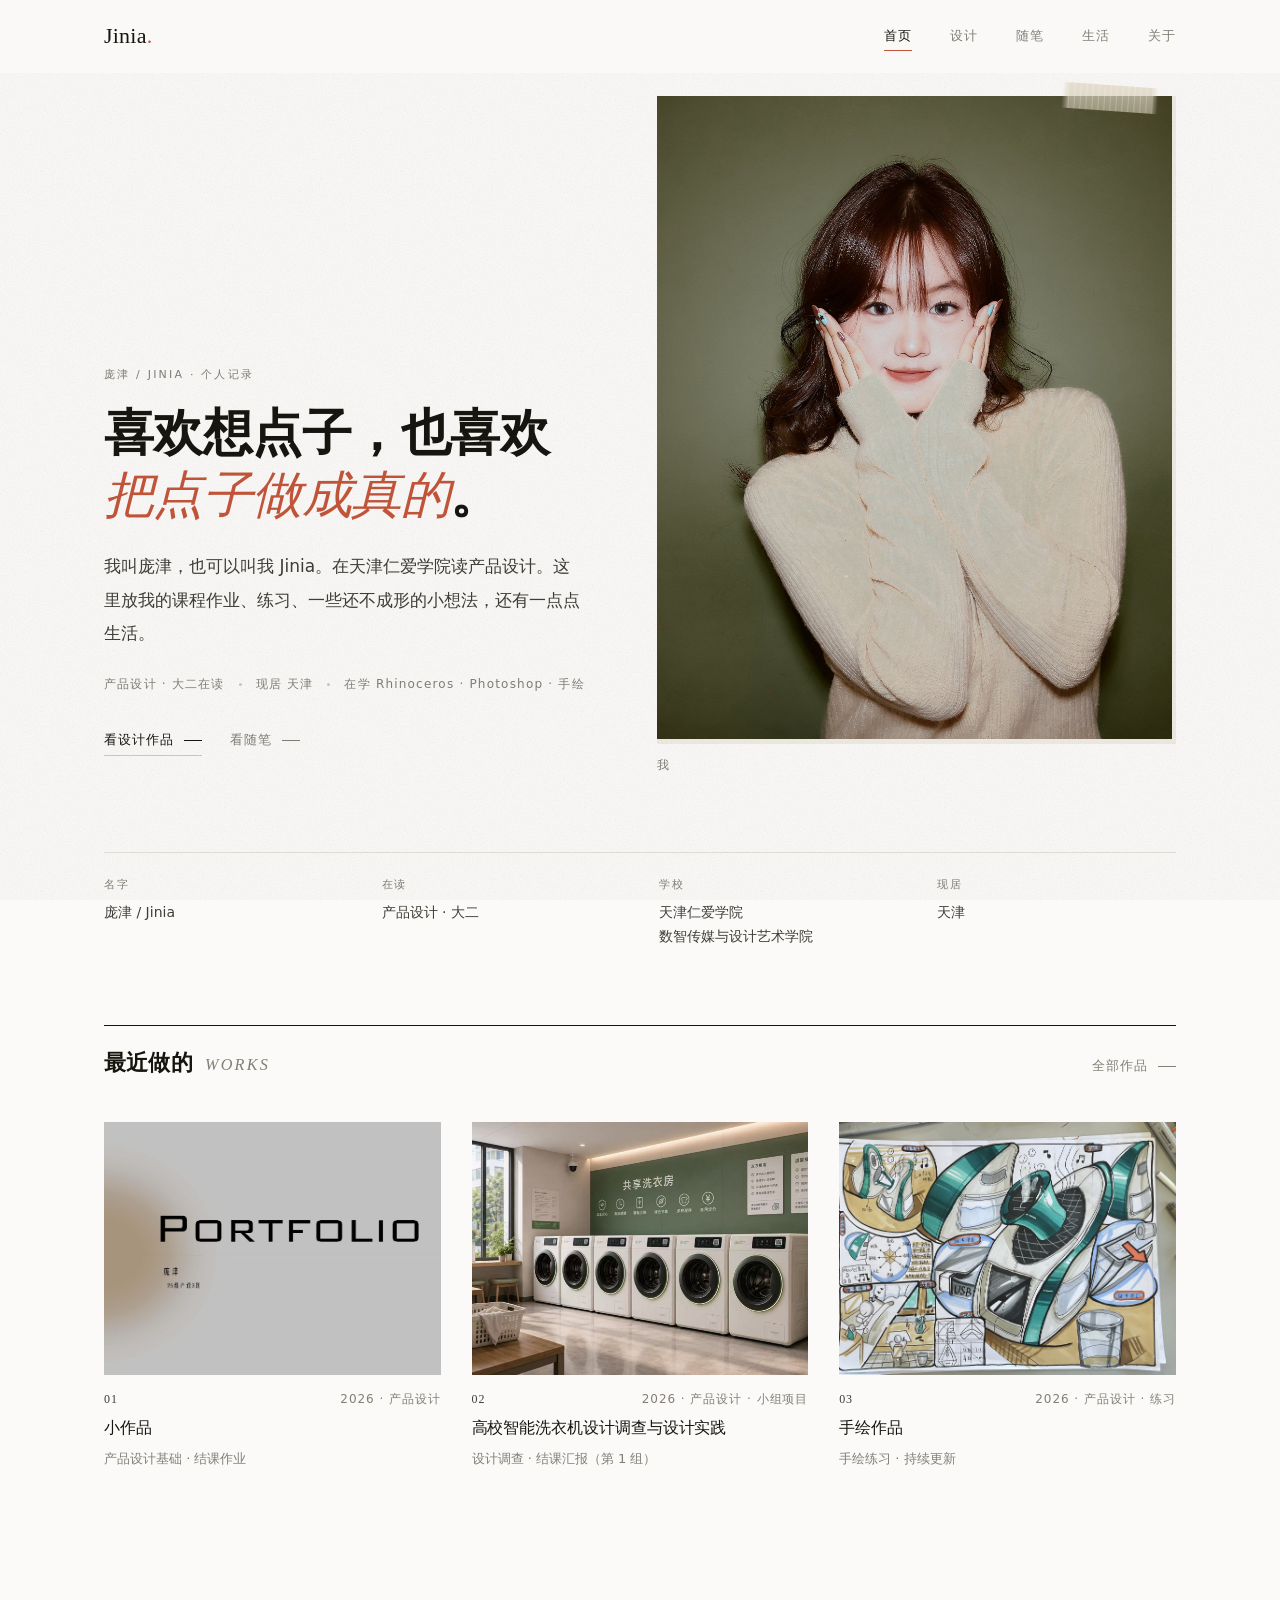
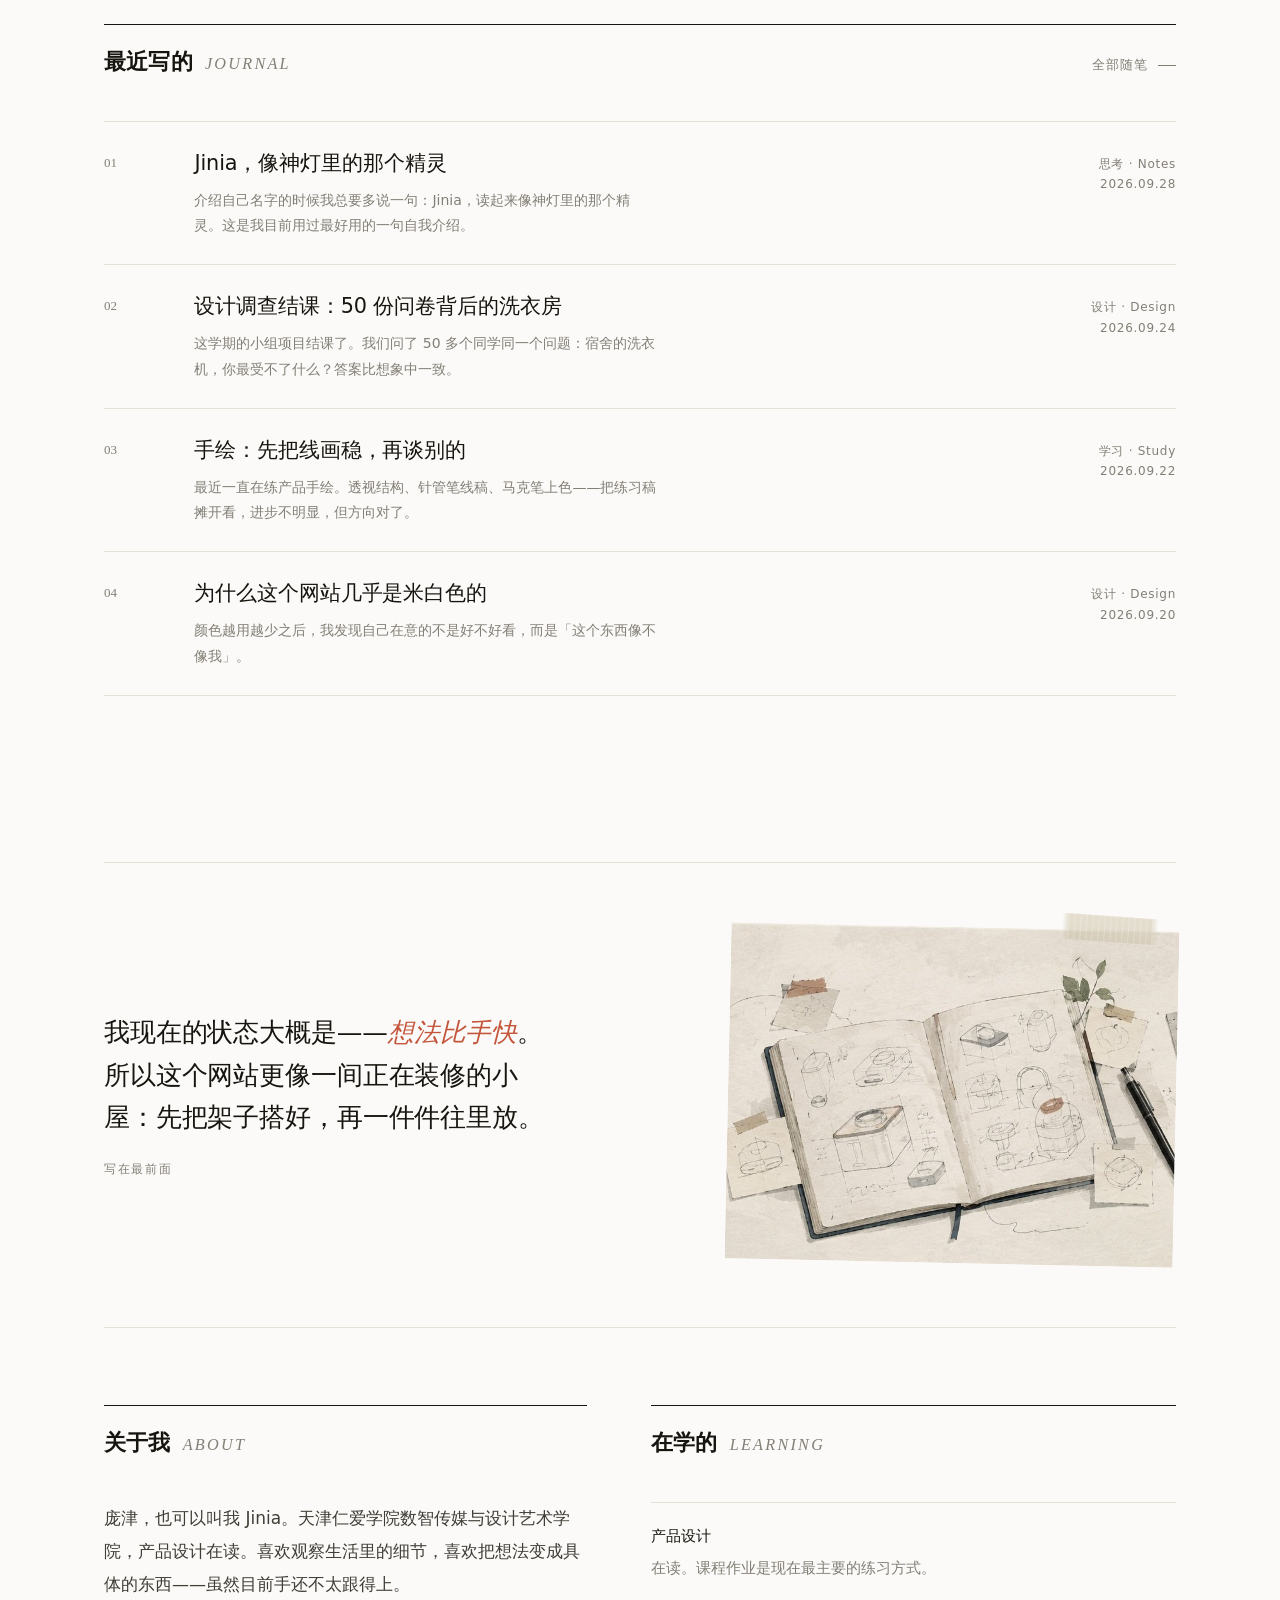
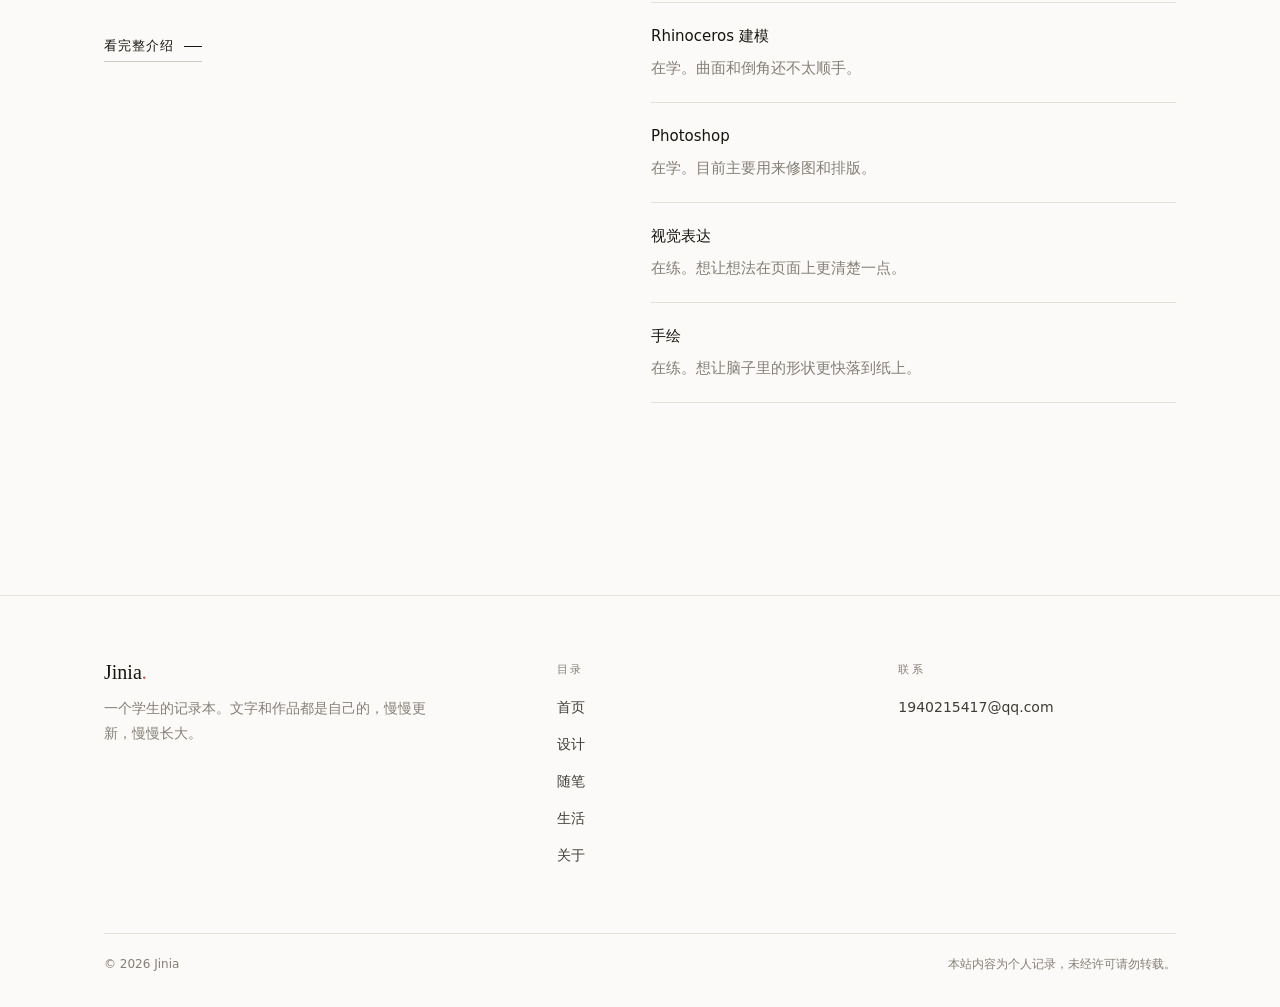
==== commit 699742d4: "四页留白处加入手绘风插画：首页引言区 / 设计页还在想栏 / 随笔页联系区 / 生活页还喜欢栏" ====
--- a/index.html
+++ b/index.html
@@ -82,9 +82,15 @@
       <div class="plist" id="homePosts" data-reveal="" data-page-node-id="eHTeBAmSNfIo5DGs1qi1q7"><a class="pitem" href="post.html?id=name-jinia"><span class="pitem__n">01</span><span><span class="pitem__t">Jinia，像神灯里的那个精灵</span><span class="pitem__e">介绍自己名字的时候我总要多说一句：Jinia，读起来像神灯里的那个精灵。这是我目前用过最好用的一句自我介绍。</span></span><span class="pitem__m">思考 · Notes<br>2026.09.28</span></a><a class="pitem" href="post.html?id=why-off-white"><span class="pitem__n">02</span><span><span class="pitem__t">为什么这个网站几乎是米白色的</span><span class="pitem__e">颜色越用越少之后，我发现自己在意的不是好不好看，而是「这个东西像不像我」。</span></span><span class="pitem__m">设计 · Design<br>2026.09.20</span></a><a class="pitem" href="post.html?id=what-i-will-write"><span class="pitem__n">03</span><span><span class="pitem__t">这里打算写些什么</span><span class="pitem__e">先把分工写清楚，免得自己以后乱写：设计、学习、灵感、思考为主，生活只留一点点。</span></span><span class="pitem__m">思考 · Notes<br>2026.09.14</span></a><a class="pitem pitem--draft" href="post.html?id=small-work-process"><span class="pitem__n">04</span><span><span class="pitem__t">「小作品」：一次完整的产品设计基础作业<span class="pitem__flag"><span class="todo">待补充</span></span></span><span class="pitem__e">打算把这个作业从第一张草图到最后的样子完整写一遍：怎么选题、卡在哪、改了第几版。</span></span><span class="pitem__m">设计 · Design<br>2026.09.08</span></a></div>
     </section>
 
-    <figure class="band" data-reveal="" data-page-node-id="Yr29OHc2ZmyZx0D03zDybg">
-      <blockquote data-page-node-id="Gq3hyZr409AcqZOZBKuYqN">我现在的状态大概是——<i data-page-node-id="YTWGDqFHHiuCxpdk7GaPSk">想法比手快</i>。所以这个网站更像一间正在装修的小屋：先把架子搭好，再一件件往里放。</blockquote>
-      <figcaption data-page-node-id="ODc1BF6SHrqX7dK9tvysQv">写在最前面</figcaption>
+    <figure class="band band--fig" data-reveal="" data-page-node-id="Yr29OHc2ZmyZx0D03zDybg">
+      <div class="band__text">
+        <blockquote>我现在的状态大概是——<i data-page-node-id="YTWGDqFHHiuCxpdk7GaPSk">想法比手快</i>。所以这个网站更像一间正在装修的小屋：先把架子搭好，再一件件往里放。</blockquote>
+        <figcaption data-page-node-id="ODc1BF6SHrqX7dK9tvysQv">写在最前面</figcaption>
+      </div>
+      <div class="band__img">
+        <span class="tape tape--tr" aria-hidden="true"></span>
+        <div class="frame frame--43"><img src="assets/img/deco/index.jpg" alt="摊开的手绘本，画满产品草图" loading="lazy"></div>
+      </div>
     </figure>
 
     <section class="sec two" data-page-node-id="MQaQ5pJFT2jeHBI3FdOZhn">
--- a/assets/css/style.css
+++ b/assets/css/style.css
@@ -33,6 +33,13 @@
   --hdr-h: 72px;
 
   --ease: cubic-bezier(0.22, 0.61, 0.36, 1);
+  /* 交互层：轻回弹的弹性缓动 + 统一时长（幅度克制，位移 2–3px、旋转 ≤1°） */
+  --ease-spring: cubic-bezier(0.34, 1.56, 0.64, 1);
+  --dur-fast: 0.18s;
+  --dur: 0.32s;
+  --dur-slow: 0.55s;
+  --lift: 3px;
+  --press: 1px;
 }
 
 /* ---------- 02 base ---------- */
@@ -61,6 +68,14 @@
 img, svg { display: block; max-width: 100%; }
 
 a { color: inherit; text-decoration: none; }
+
+/* 键盘焦点：全站统一的高对比焦点态，比浏览器默认更清楚
+   （鼠标点击不会触发，只有 Tab 走查时出现） */
+:focus-visible {
+  outline: 2px solid var(--accent);
+  outline-offset: 3px;
+  border-radius: 3px;
+}
 
 button {
   font: inherit;
@@ -153,17 +168,19 @@
   color: var(--ink);
   padding-bottom: 3px;
   border-bottom: 1px solid var(--line-2);
-  transition: border-color 0.3s var(--ease), color 0.3s var(--ease);
+  transition: border-color 0.3s var(--ease), color 0.3s var(--ease),
+    transform var(--dur) var(--ease-spring);
 }
 .tlink::after {
   content: "";
   width: 18px; height: 1px;
   background: currentColor;
   transform-origin: left;
-  transition: transform 0.35s var(--ease);
+  transition: transform var(--dur) var(--ease-spring);
 }
 .tlink:hover { border-color: var(--accent); color: var(--accent); }
 .tlink:hover::after { transform: scaleX(1.5); }
+.tlink:active { transform: translateY(var(--press)); }
 
 .tlink--quiet { color: var(--muted); border-bottom-color: transparent; }
 .tlink--quiet:hover { color: var(--accent); }
@@ -229,7 +246,9 @@
   margin-right: -10px;
   align-items: center;
   justify-content: center;
-}
+  transition: transform var(--dur) var(--ease-spring);
+}
+.burger:active { transform: scale(0.92); }
 .burger i {
   position: relative;
   display: block;
@@ -367,7 +386,7 @@
   grid-template-columns: minmax(0, 1fr) minmax(0, 1.06fr);
   gap: clamp(28px, 5vw, 76px);
   align-items: end;
-  padding-block: clamp(36px, 6vw, 84px) clamp(40px, 6vw, 76px);
+  padding-block: clamp(14px, 1.8vw, 24px) clamp(40px, 6vw, 76px);
 }
 .hero__text { padding-bottom: clamp(0px, 2vw, 20px); }
 .hero__title {
@@ -459,6 +478,23 @@
   text-transform: uppercase;
   color: var(--muted);
 }
+.band--fig {
+  display: grid;
+  grid-template-columns: minmax(0, 1fr) minmax(0, 0.8fr);
+  gap: clamp(28px, 5vw, 72px);
+  align-items: center;
+}
+.band__img { position: relative; }
+.band__img .frame { transform: rotate(1.2deg); }
+
+/* 装饰插画（手绘风，填空白栏位用） */
+.deco { margin: clamp(24px, 3vw, 36px) 0 0; }
+.deco .cap { margin-top: 12px; }
+
+@media (max-width: 880px) {
+  .band--fig { grid-template-columns: minmax(0, 1fr); }
+  .band--fig .band__img { max-width: 480px; }
+}
 
 /* ---------- 07 sections ---------- */
 .sec { padding-block: clamp(44px, 6vw, 88px); }
@@ -502,9 +538,10 @@
   align-items: start;
   padding-block: clamp(18px, 2.4vw, 26px);
   border-bottom: 1px solid var(--line);
-  transition: opacity 0.3s var(--ease);
-}
-.pitem:hover { opacity: 0.72; }
+  transition: opacity 0.3s var(--ease), transform var(--dur) var(--ease-spring);
+}
+.pitem:hover { opacity: 0.72; transform: translateX(3px); }
+.pitem:active { transform: translateX(1px) scale(0.998); }
 .pitem__n {
   font-family: var(--serif);
   font-size: 0.8125rem;
@@ -566,10 +603,19 @@
 }
 .wgrid--2 { grid-template-columns: repeat(2, minmax(0, 1fr)); }
 
-.wcard { display: block; }
-.wcard .frame { transition: background-color 0.4s var(--ease); }
+.wcard {
+  display: block;
+  transition: transform var(--dur) var(--ease-spring);
+}
+.wcard .frame {
+  transition: background-color 0.4s var(--ease),
+    transform var(--dur) var(--ease-spring);
+}
 .wcard .art { transition: transform 0.9s var(--ease); }
+.wcard:hover { transform: translateY(calc(var(--lift) * -1)); }
+.wcard:hover .frame { transform: rotate(-0.6deg); }
 .wcard:hover .art { transform: scale(1.035); }
+.wcard:active { transform: translateY(0) scale(0.996); }
 .wcard__idx {
   display: flex;
   align-items: baseline;
@@ -636,9 +682,14 @@
 .pgrid > .c9 { grid-column: span 9; }
 
 .ph { display: block; text-align: left; width: 100%; }
-.ph .frame { cursor: zoom-in; }
+.ph .frame {
+  cursor: zoom-in;
+  transition: transform var(--dur) var(--ease-spring);
+}
 .ph .art { transition: transform 0.9s var(--ease); }
+.ph:hover .frame { transform: rotate(0.5deg); }
 .ph:hover .art { transform: scale(1.04); }
+.ph:active .frame { transform: rotate(0.5deg) scale(0.992); }
 .ph__cap {
   margin-top: 9px;
   font-size: 0.75rem;
@@ -908,9 +959,15 @@
   color: var(--muted);
   border: 1px solid var(--line-2);
   border-radius: 50%;
-  transition: color 0.3s var(--ease), border-color 0.3s var(--ease);
-}
-.lb__x:hover { color: var(--accent); border-color: var(--accent); }
+  transition: color 0.3s var(--ease), border-color 0.3s var(--ease),
+    transform var(--dur) var(--ease-spring);
+}
+.lb__x:hover {
+  color: var(--accent);
+  border-color: var(--accent);
+  transform: rotate(90deg);
+}
+.lb__x:active { transform: rotate(90deg) scale(0.9); }
 
 /* ---------- 11.5 手写感 / 胶带 / 待补充 ---------- */
 .hand,
@@ -964,9 +1021,13 @@
   mask-image: linear-gradient(90deg, transparent, #000 7%, #000 93%, transparent);
   transform: rotate(-4deg);
   pointer-events: none;
+  transition: transform var(--dur) var(--ease-spring);
 }
 .tape--tl { top: -11px; left: 18px; }
 .tape--tr { top: -11px; right: 18px; transform: rotate(4deg); }
+/* 便签抬起时，胶带跟着翘一点，像真的被掀了一下 */
+.mcard:hover .tape--tl,
+.mcard:hover .tape--tr { transform: rotate(-7deg); }
 
 /* 图上的占位标记 */
 .frame__tag {
@@ -1018,7 +1079,7 @@
   border-radius: 999px;
   padding: 6px 15px;
   transition: color 0.3s var(--ease), border-color 0.3s var(--ease),
-    background-color 0.3s var(--ease);
+    background-color 0.3s var(--ease), transform var(--dur) var(--ease-spring);
 }
 .filters button i {
   font-family: var(--serif);
@@ -1028,7 +1089,12 @@
   text-transform: uppercase;
   opacity: 0.75;
 }
-.filters button:hover { color: var(--ink); border-color: var(--line-2); }
+.filters button:hover {
+  color: var(--ink);
+  border-color: var(--line-2);
+  transform: translateY(-1px);
+}
+.filters button:active { transform: translateY(1px) scale(0.98); }
 .filters button[aria-pressed="true"] {
   color: var(--ink);
   border-color: var(--ink);
@@ -1106,7 +1172,12 @@
   flex-direction: column;
   justify-content: space-between;
   gap: 18px;
-}
+  transition: transform var(--dur) var(--ease-spring),
+    background-color var(--dur) var(--ease);
+}
+/* 悬停时便签微微抬起，胶带也跟着翘一下 */
+.mcard:hover { transform: translateY(calc(var(--lift) * -1)) rotate(-0.4deg); }
+.mcard:active { transform: translateY(0) rotate(-0.4deg) scale(0.996); }
 .mcard p:first-child {
   font-family: var(--hand);
   font-size: 1rem;
@@ -1218,15 +1289,33 @@
   grid-template-columns: repeat(3, minmax(0, 1fr));
   gap: clamp(16px, 2.4vw, 30px);
 }
+.gitem { transition: transform var(--dur) var(--ease-spring); }
+.gitem:hover { transform: translateY(calc(var(--lift) * -1)) rotate(0.4deg); }
+.gitem:active { transform: translateY(0) scale(0.997); }
 .gitem .cap { justify-content: flex-start; gap: 10px; align-items: center; }
 
 /* ---------- 12 motion & responsive ---------- */
+/* 入场：轻微缩放弹入（scale 0.99 → 1），不是纯淡入 */
 .js [data-reveal] {
   opacity: 0;
-  transform: translateY(16px);
-  transition: opacity 0.8s var(--ease), transform 0.8s var(--ease);
+  transform: translateY(14px) scale(0.99);
+  transition: opacity var(--dur-slow) var(--ease),
+    transform var(--dur-slow) var(--ease-spring);
 }
 .js [data-reveal].is-in { opacity: 1; transform: none; }
+
+/* 子项错峰弹入：class 由脚本在运行时加，所以脚本没跑时内容照常可见。
+   这里用 animation（而非 transition）来做，是为了不抢占 transform，
+   否则会和卡片的悬停抬起 / 轻微旋转打架 */
+.js .rv {
+  animation: rvPop var(--dur-slow) var(--ease-spring) backwards paused;
+}
+.js .rv.is-in { animation-play-state: running; }
+
+@keyframes rvPop {
+  from { opacity: 0; transform: translateY(12px) scale(0.985); }
+  to { opacity: 1; transform: none; }
+}
 
 @media (max-width: 980px) {
   .hero { grid-template-columns: minmax(0, 1fr); gap: 32px; align-items: start; }
@@ -1270,5 +1359,19 @@
     animation-duration: 0.001ms !important;
     transition-duration: 0.001ms !important;
   }
-  .js [data-reveal] { opacity: 1; transform: none; }
-}
+  .js [data-reveal],
+  .js .rv { opacity: 1; transform: none; }
+  .js .rv { animation: none !important; }
+  /* 关掉所有悬停/按下的位移与旋转，只保留颜色反馈 */
+  .wcard:hover, .wcard:active,
+  .wcard:hover .frame,
+  .ph:hover .frame, .ph:active .frame,
+  .mcard:hover, .mcard:active,
+  .mcard:hover .tape--tl, .mcard:hover .tape--tr,
+  .gitem:hover, .gitem:active,
+  .pitem:hover, .pitem:active,
+  .filters button:hover, .filters button:active,
+  .tlink:active, .burger:active,
+  .lb__x:hover, .lb__x:active { transform: none; }
+  .tlink:hover::after { transform: none; }
+}
